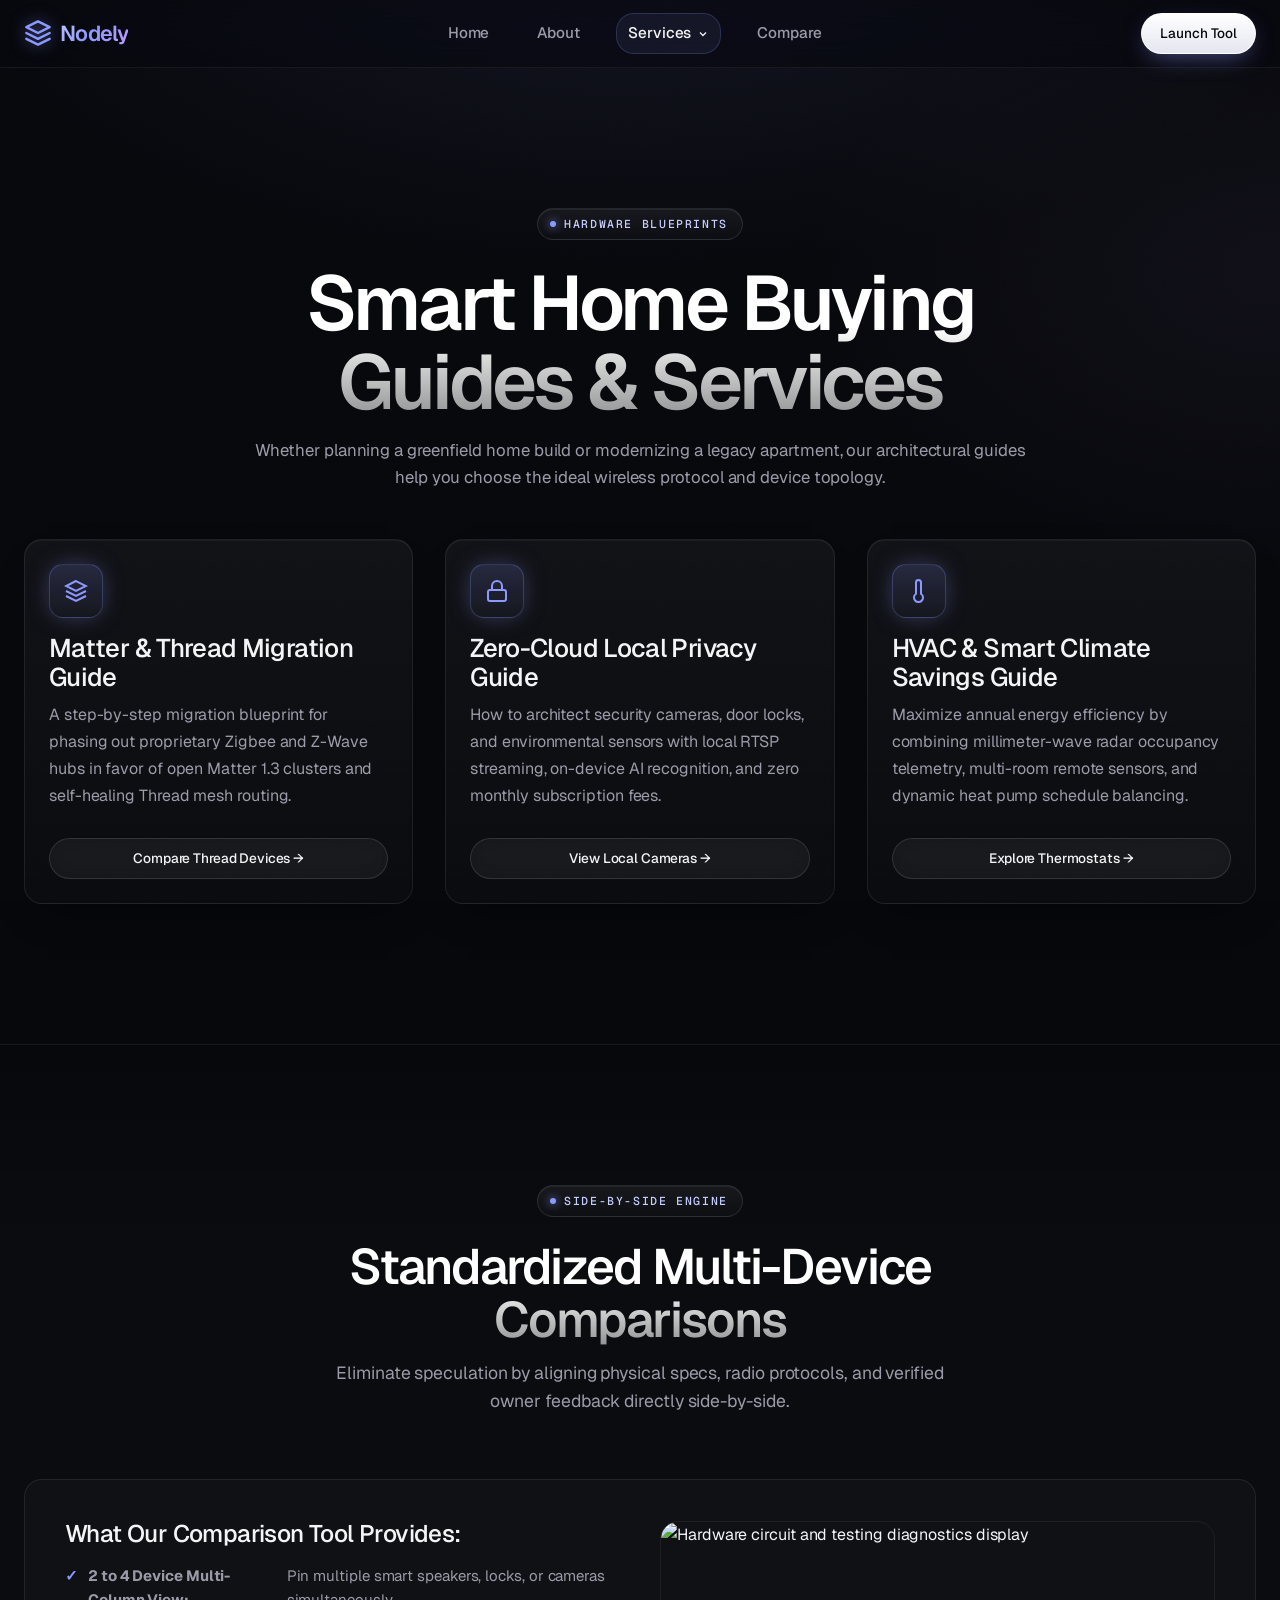
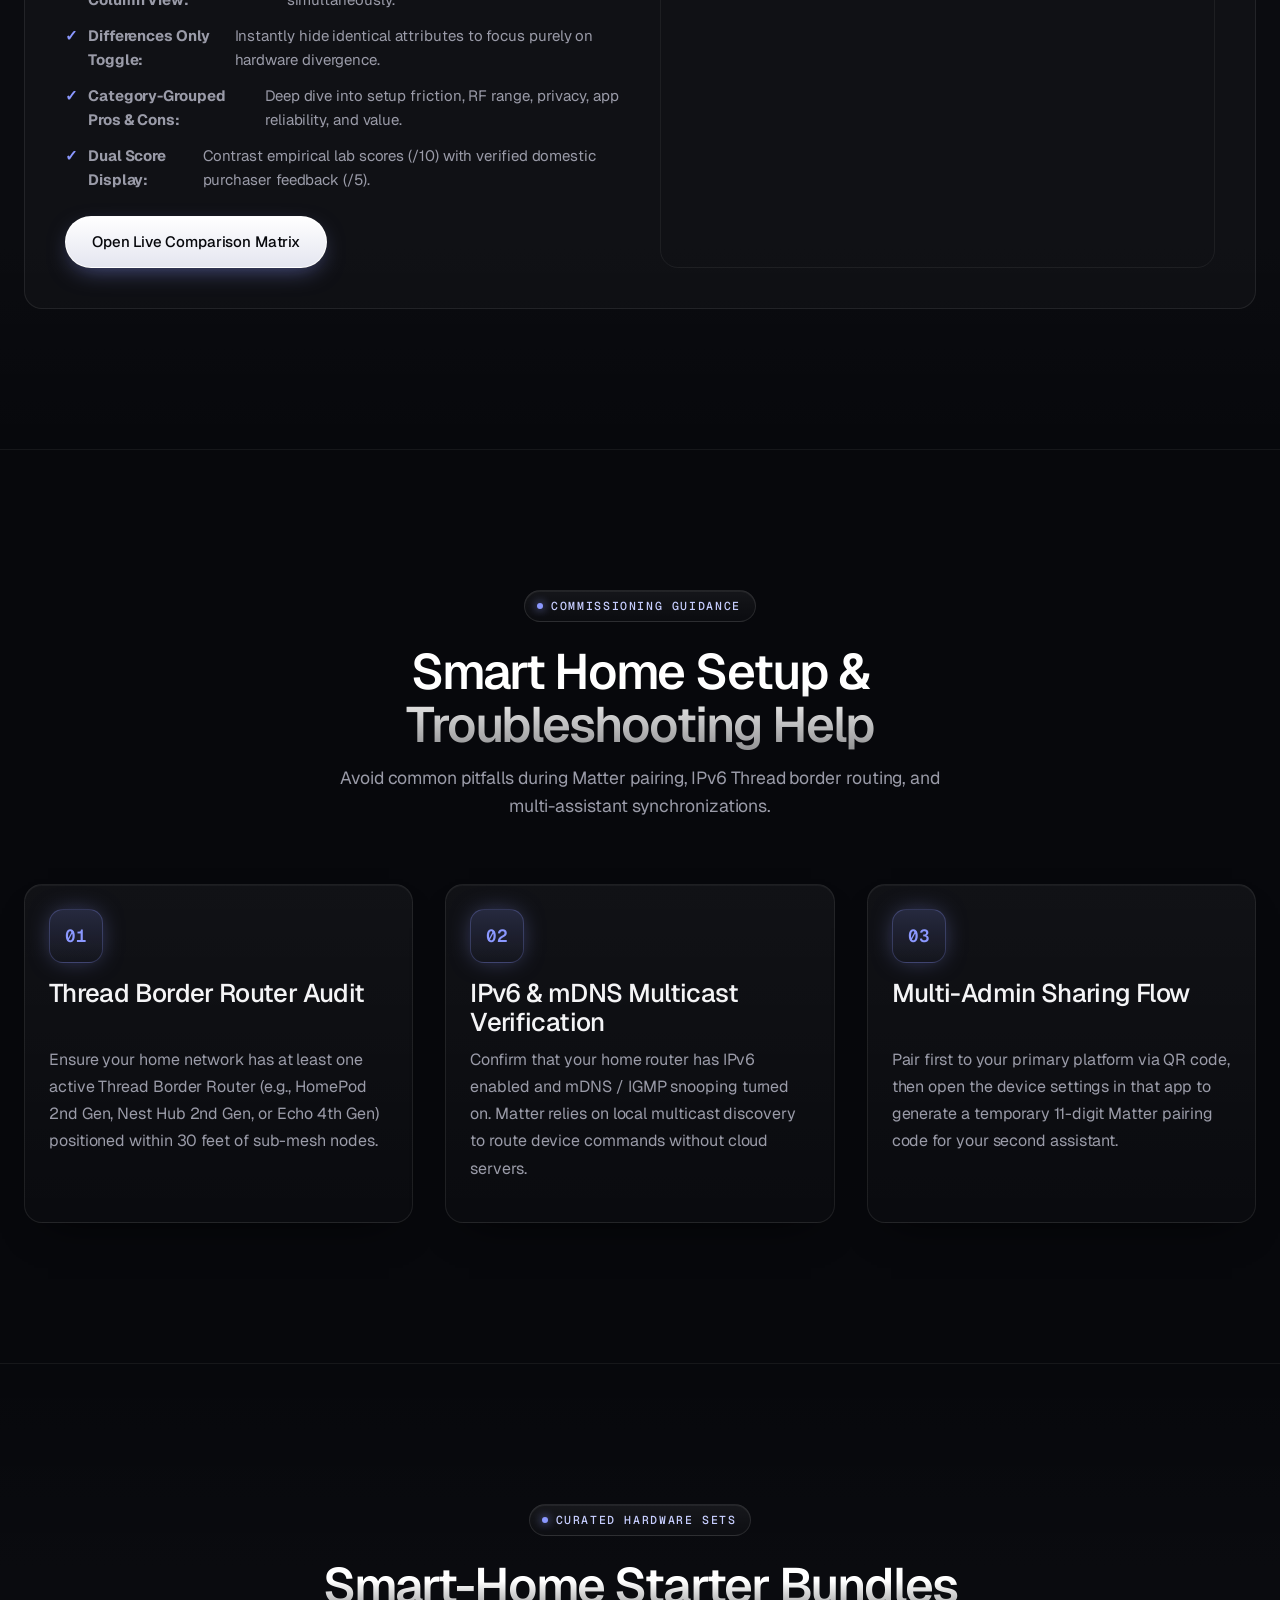
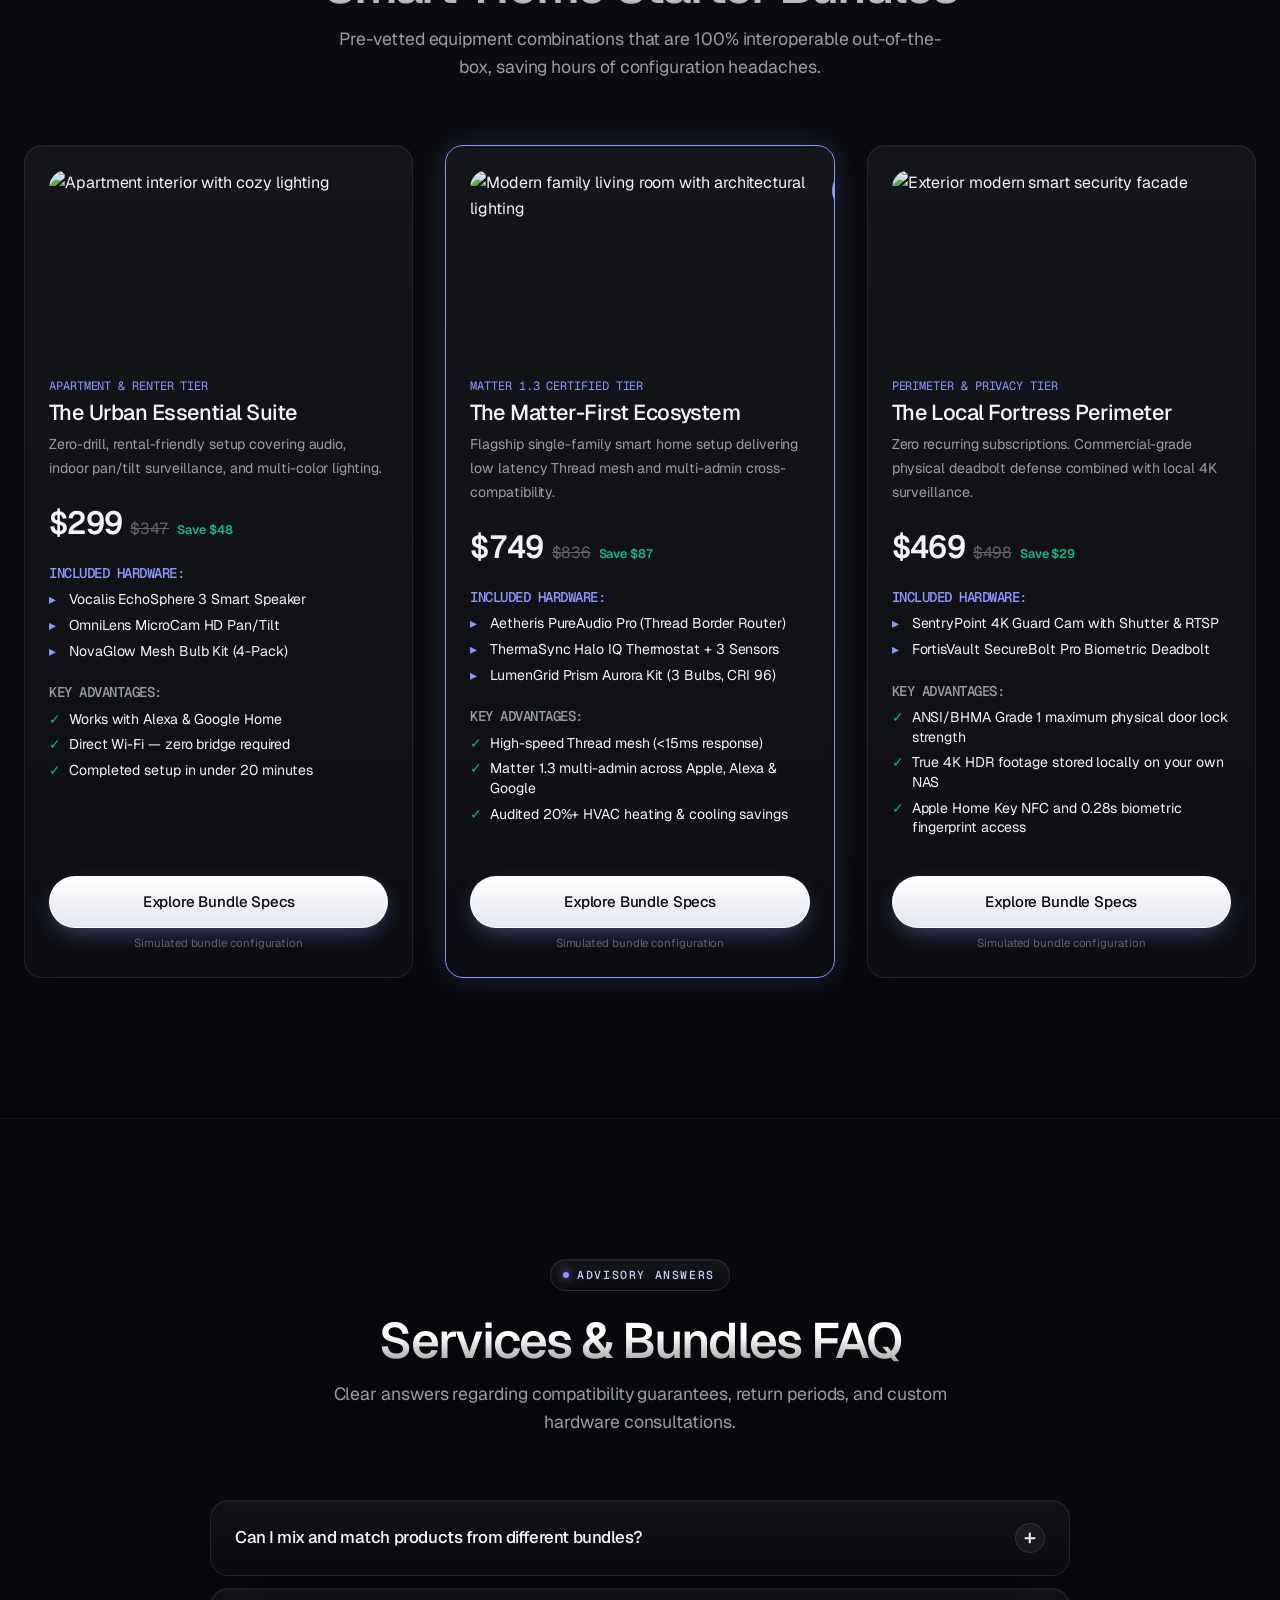
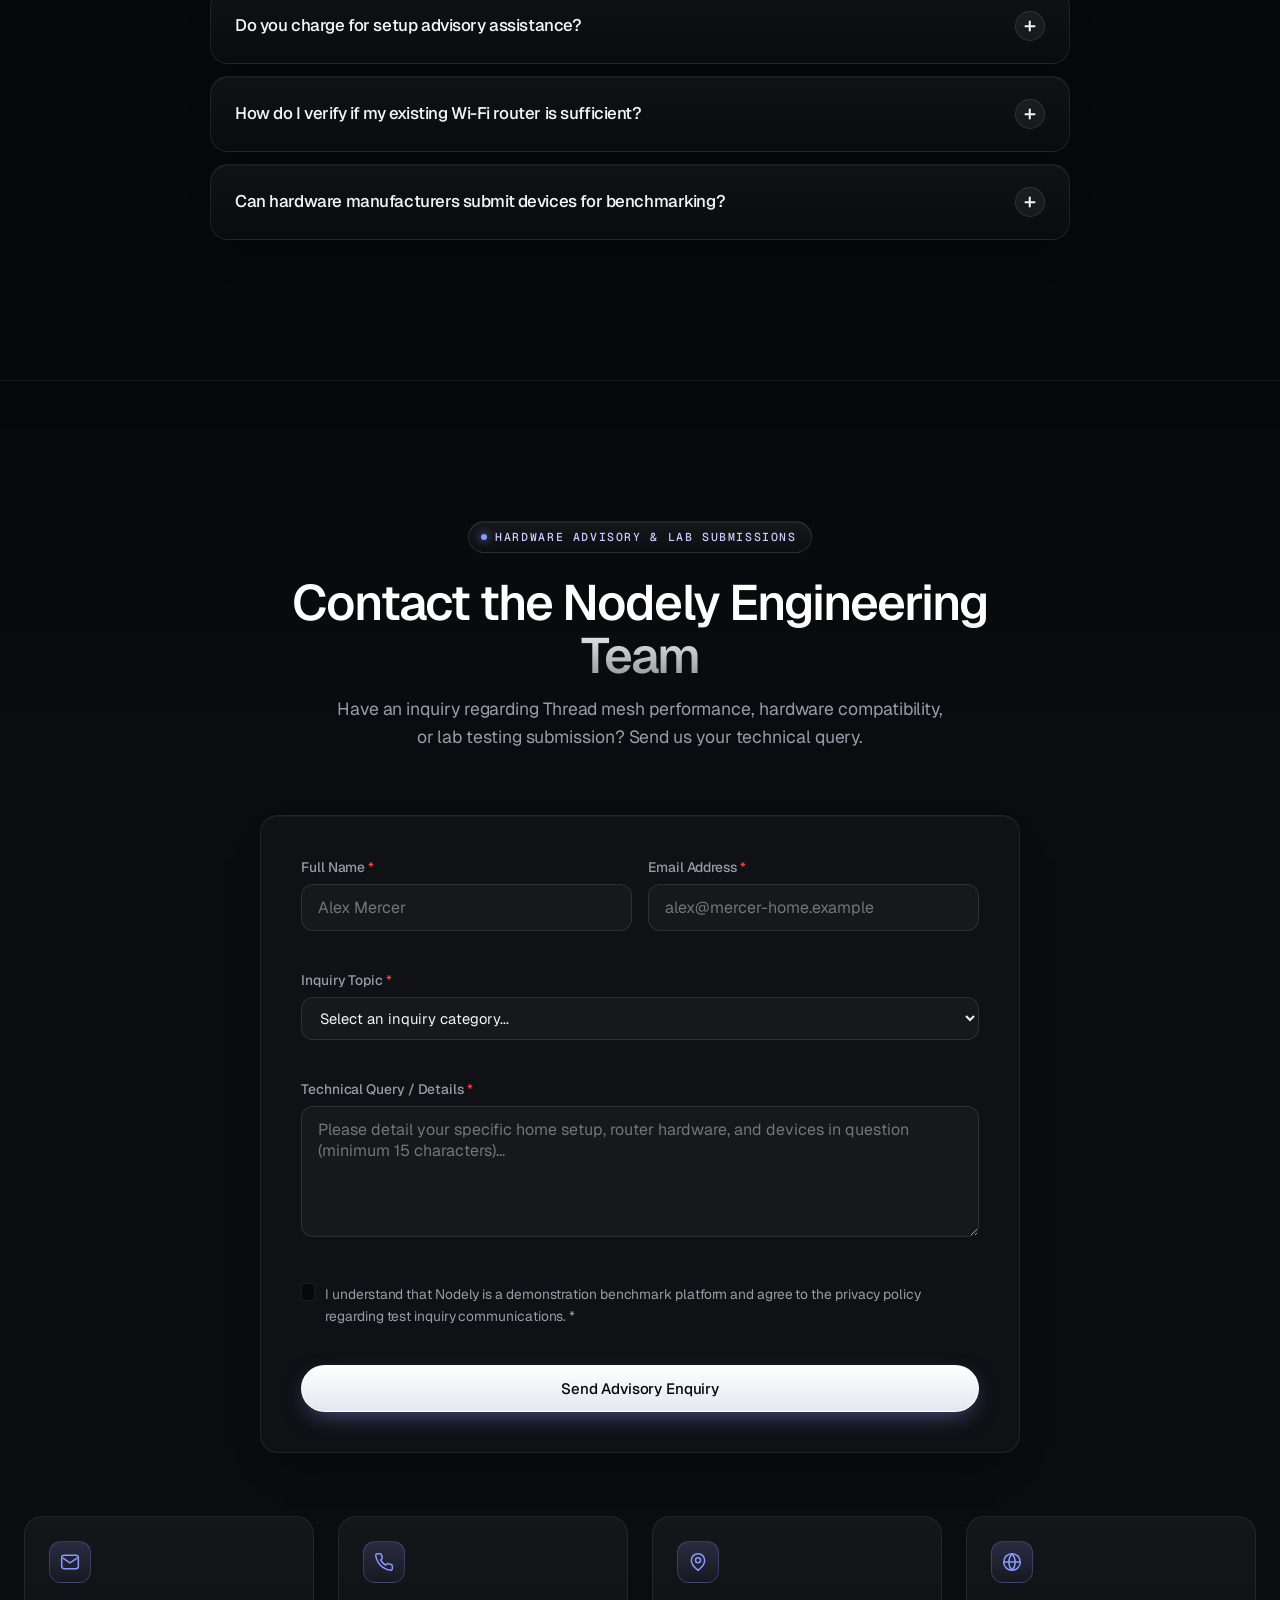
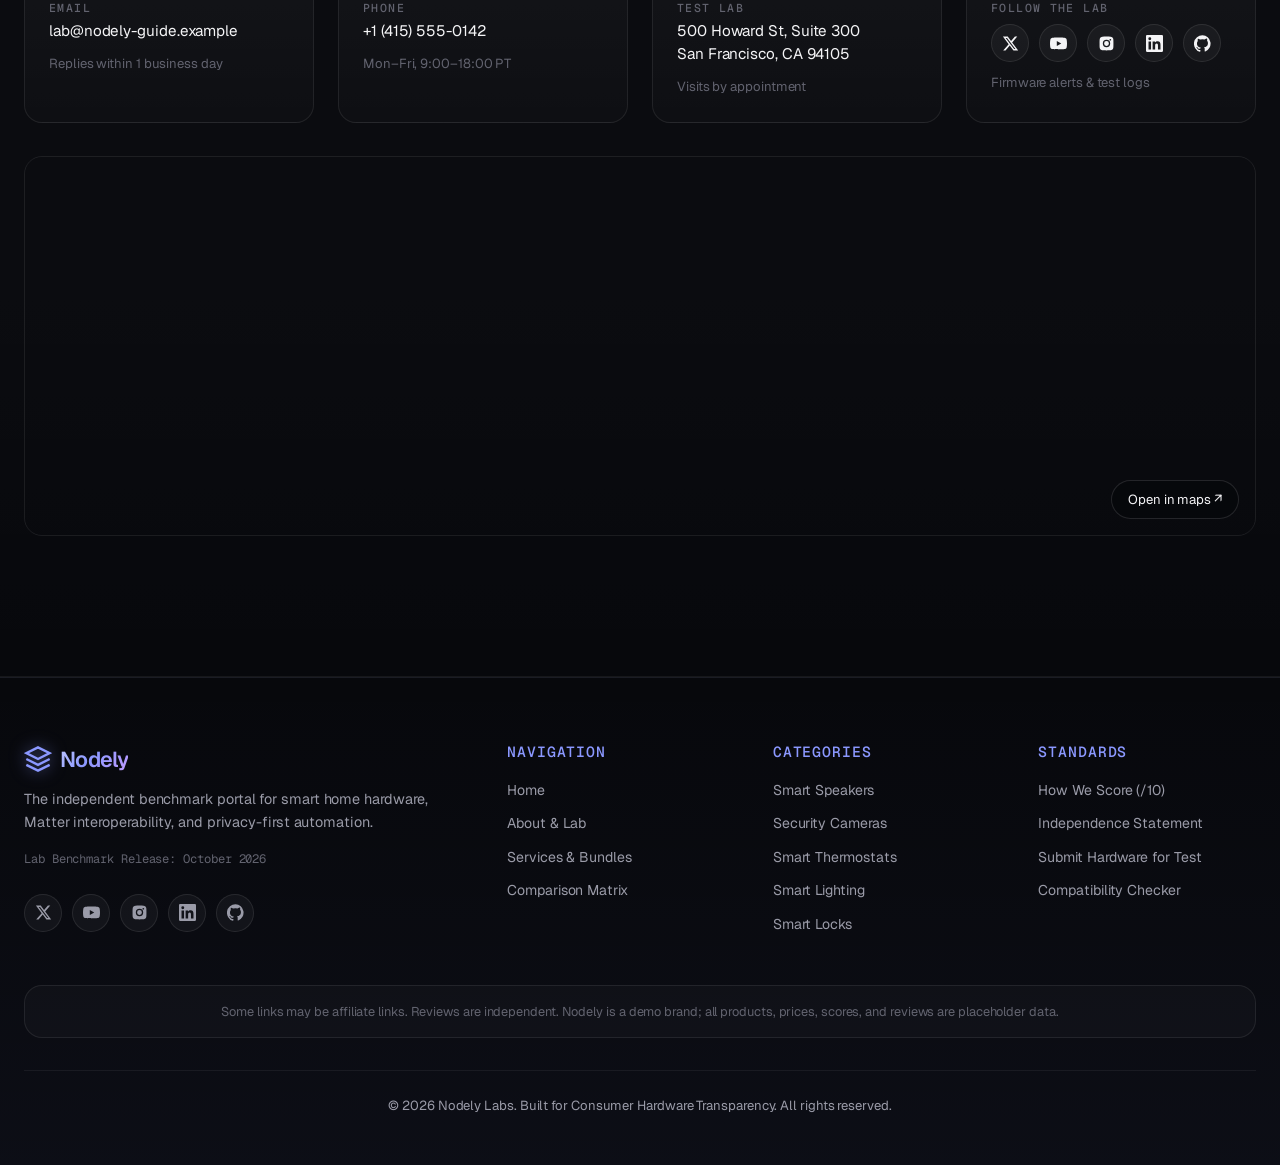
==== services.html @ 77141cbf "first commit" ====
<!DOCTYPE html>
<html lang="en">
<head>
  <meta charset="UTF-8">
  <meta name="viewport" content="width=device-width, initial-scale=1.0">
  <title>Services &amp; Starter Bundles | Nodely Smart Home Guide</title>
  <meta name="description" content="Explore Nodely smart home buying guides, curated starter bundles, setup architectural blueprints, and protocol advisory services.">
  <link rel="icon" type="image/svg+xml" href="assets/images/favicon.svg">
  <link rel="apple-touch-icon" href="assets/images/favicon.svg">
  <link rel="stylesheet" href="assets/css/style.css">
</head>
<body>
  <!-- Accessibility Skip Link -->
  <a href="#main-content" class="skip-link">Skip to main content</a>

  <!-- ==================== GLOBAL NAVBAR ==================== -->
  <header class="site-header">
    <div class="container header-inner">
      <a href="index.html" class="logo-brand" aria-label="Nodely Home">
        <svg class="logo-icon-svg" viewBox="0 0 24 24" fill="none" stroke="currentColor" stroke-width="2" stroke-linecap="round" stroke-linejoin="round" aria-hidden="true">
          <polygon points="12 2 2 7 12 12 22 7 12 2"></polygon>
          <polyline points="2 17 12 22 22 17"></polyline>
          <polyline points="2 12 12 17 22 12"></polyline>
        </svg>
        <span>Nodely</span>
      </a>

      <!-- Desktop Nav (>1024px) -->
      <nav class="nav-desktop" aria-label="Primary Navigation">
        <ul class="nav-list">
          <li class="nav-item">
            <a href="index.html" class="nav-link">Home</a>
          </li>
          <li class="nav-item">
            <a href="about.html" class="nav-link">About</a>
          </li>
          <li class="nav-item has-dropdown">
            <a href="services.html" class="nav-link dropdown-toggle active" aria-current="page" aria-haspopup="true" aria-expanded="false" id="services-nav-menu">
              <span>Services</span>
              <svg class="dropdown-chevron" width="12" height="12" viewBox="0 0 24 24" fill="none" stroke="currentColor" stroke-width="2.5" aria-hidden="true"><polyline points="6 9 12 15 18 9"></polyline></svg>
            </a>
            <ul class="dropdown-menu" aria-labelledby="services-nav-menu">
              <li class="dropdown-item"><a href="services.html#guides" class="dropdown-link">Buying Guides</a></li>
              <li class="dropdown-item"><a href="services.html#comparisons" class="dropdown-link">Comparisons</a></li>
              <li class="dropdown-item"><a href="services.html#setup" class="dropdown-link">Setup Help</a></li>
              <li class="dropdown-item"><a href="services.html#bundles" class="dropdown-link">Starter Bundles</a></li>
              <li class="dropdown-item"><a href="services.html#contact" class="dropdown-link">Contact</a></li>
            </ul>
          </li>
          <li class="nav-item">
            <a href="compare.html" class="nav-link">Compare</a>
          </li>
        </ul>
      </nav>

      <!-- Header Action -->
      <div class="header-actions">
        <a href="compare.html" class="btn btn-primary btn-sm">Launch Tool</a>
        <!-- Hamburger Button (<=1024px) -->
        <button type="button" class="nav-hamburger-btn" aria-label="Open mobile navigation drawer" aria-expanded="false">
          <svg width="22" height="22" viewBox="0 0 24 24" fill="none" stroke="currentColor" stroke-width="2" aria-hidden="true">
            <line x1="3" y1="12" x2="21" y2="12"></line>
            <line x1="3" y1="6" x2="21" y2="6"></line>
            <line x1="3" y1="18" x2="21" y2="18"></line>
          </svg>
        </button>
      </div>
    </div>
  </header>

  <!-- Mobile Drawer (<=1024px) -->
  <div class="drawer-backdrop" aria-hidden="true"></div>
  <aside class="mobile-drawer" aria-label="Mobile Navigation" aria-hidden="true">
    <div class="drawer-header">
      <div class="logo-brand">
        <svg class="logo-icon-svg" viewBox="0 0 24 24" fill="none" stroke="currentColor" stroke-width="2" aria-hidden="true">
          <polygon points="12 2 2 7 12 12 22 7 12 2"></polygon>
          <polyline points="2 17 12 22 22 17"></polyline>
          <polyline points="2 12 12 17 22 12"></polyline>
        </svg>
        <span>Nodely</span>
      </div>
      <button type="button" class="drawer-close-btn" aria-label="Close navigation drawer">✕</button>
    </div>

    <ul class="drawer-nav-list">
      <li><a href="index.html" class="drawer-nav-link">Home</a></li>
      <li><a href="about.html" class="drawer-nav-link">About</a></li>
      <li>
        <a href="services.html" class="drawer-nav-link drawer-accordion-toggle active" aria-expanded="true">
          <span>Services</span>
          <svg width="14" height="14" viewBox="0 0 24 24" fill="none" stroke="currentColor" stroke-width="2" aria-hidden="true"><polyline points="6 9 12 15 18 9"></polyline></svg>
        </a>
        <ul class="drawer-accordion-menu is-open">
          <li><a href="services.html#guides" class="drawer-sublink">Buying Guides</a></li>
          <li><a href="services.html#comparisons" class="drawer-sublink">Comparisons</a></li>
          <li><a href="services.html#setup" class="drawer-sublink">Setup Help</a></li>
          <li><a href="services.html#bundles" class="drawer-sublink">Starter Bundles</a></li>
          <li><a href="services.html#contact" class="drawer-sublink">Contact</a></li>
        </ul>
      </li>
      <li><a href="compare.html" class="drawer-nav-link">Compare</a></li>
    </ul>

    <div style="margin-top: auto; padding-top: 16px;">
      <a href="compare.html" class="btn btn-primary btn-block">Compare Devices</a>
    </div>
  </aside>

  <!-- ==================== MAIN CONTENT ==================== -->
  <main id="main-content" class="site-main">

    <!-- 1. BUYING GUIDES SECTION (#guides) -->
    <section id="guides" class="page-section" aria-labelledby="guides-heading">
      <div class="container">
        <div class="page-header-center">
          <span class="section-pill-tag">Hardware Blueprints</span>
          <h1 id="guides-heading">Smart Home Buying Guides &amp; Services</h1>
          <p>
            Whether planning a greenfield home build or modernizing a legacy apartment, our architectural guides help you choose the ideal wireless protocol and device topology.
          </p>
        </div>

        <div class="card-grid-3 reveal-on-scroll">
          <div class="service-card">
            <div class="category-icon-circle">
              <svg width="24" height="24" viewBox="0 0 24 24" fill="none" stroke="currentColor" stroke-width="2" aria-hidden="true"><polygon points="12 2 2 7 12 12 22 7 12 2"></polygon><polyline points="2 17 12 22 22 17"></polyline><polyline points="2 12 12 17 22 12"></polyline></svg>
            </div>
            <h3>Matter &amp; Thread Migration Guide</h3>
            <p>A step-by-step migration blueprint for phasing out proprietary Zigbee and Z-Wave hubs in favor of open Matter 1.3 clusters and self-healing Thread mesh routing.</p>
            <div style="margin-top: auto; padding-top: 12px;">
              <a href="compare.html" class="btn btn-secondary btn-sm btn-block">Compare Thread Devices &rarr;</a>
            </div>
          </div>

          <div class="service-card">
            <div class="category-icon-circle">
              <svg width="24" height="24" viewBox="0 0 24 24" fill="none" stroke="currentColor" stroke-width="2" aria-hidden="true"><rect x="3" y="11" width="18" height="11" rx="2" ry="2"></rect><path d="M7 11V7a5 5 0 0 1 10 0v4"></path></svg>
            </div>
            <h3>Zero-Cloud Local Privacy Guide</h3>
            <p>How to architect security cameras, door locks, and environmental sensors with local RTSP streaming, on-device AI recognition, and zero monthly subscription fees.</p>
            <div style="margin-top: auto; padding-top: 12px;">
              <a href="compare.html?category=cameras" class="btn btn-secondary btn-sm btn-block">View Local Cameras &rarr;</a>
            </div>
          </div>

          <div class="service-card">
            <div class="category-icon-circle">
              <svg width="24" height="24" viewBox="0 0 24 24" fill="none" stroke="currentColor" stroke-width="2" aria-hidden="true"><path d="M14 14.76V3.5a2.5 2.5 0 0 0-5 0v11.26a4.5 4.5 0 1 0 5 0z"></path></svg>
            </div>
            <h3>HVAC &amp; Smart Climate Savings Guide</h3>
            <p>Maximize annual energy efficiency by combining millimeter-wave radar occupancy telemetry, multi-room remote sensors, and dynamic heat pump schedule balancing.</p>
            <div style="margin-top: auto; padding-top: 12px;">
              <a href="compare.html?category=thermostats" class="btn btn-secondary btn-sm btn-block">Explore Thermostats &rarr;</a>
            </div>
          </div>
        </div>
      </div>
    </section>

    <!-- 2. SIDE-BY-SIDE COMPARISONS OVERVIEW (#comparisons) -->
    <section id="comparisons" class="page-section page-section-alt" aria-labelledby="comp-service-heading">
      <div class="container">
        <header class="section-header reveal-on-scroll">
          <span class="section-pill-tag">Side-by-Side Engine</span>
          <h2 id="comp-service-heading">Standardized Multi-Device Comparisons</h2>
          <p class="section-subtext">Eliminate speculation by aligning physical specs, radio protocols, and verified owner feedback directly side-by-side.</p>
        </header>

        <div style="background: var(--color-secondary); border: 1px solid var(--border-card); border-radius: var(--radius); padding: 40px; display: grid; grid-template-columns: 1fr 1fr; gap: 40px; align-items: center;" class="reveal-on-scroll">
          <div>
            <h3 style="font-size: 1.5rem; margin-bottom: 16px;">What Our Comparison Tool Provides:</h3>
            <ul style="list-style: none; display: flex; flex-direction: column; gap: 12px; font-size: 0.94rem; color: var(--text-muted); margin-bottom: 24px;">
              <li style="display: flex; gap: 10px;"><span style="color: var(--color-accent); font-weight: bold;">✓</span> <strong>2 to 4 Device Multi-Column View:</strong> Pin multiple smart speakers, locks, or cameras simultaneously.</li>
              <li style="display: flex; gap: 10px;"><span style="color: var(--color-accent); font-weight: bold;">✓</span> <strong>Differences Only Toggle:</strong> Instantly hide identical attributes to focus purely on hardware divergence.</li>
              <li style="display: flex; gap: 10px;"><span style="color: var(--color-accent); font-weight: bold;">✓</span> <strong>Category-Grouped Pros &amp; Cons:</strong> Deep dive into setup friction, RF range, privacy, app reliability, and value.</li>
              <li style="display: flex; gap: 10px;"><span style="color: var(--color-accent); font-weight: bold;">✓</span> <strong>Dual Score Display:</strong> Contrast empirical lab scores (/10) with verified domestic purchaser feedback (/5).</li>
            </ul>
            <a href="compare.html" class="btn btn-primary">Open Live Comparison Matrix</a>
          </div>

          <div>
            <img src="https://images.unsplash.com/photo-1518770660439-4636190af475?auto=format&fit=crop&w=800&q=80" alt="Hardware circuit and testing diagnostics display" style="border-radius: var(--radius); border: 1px solid var(--border-subtle); width: 100%; aspect-ratio: 16/10; object-fit: cover;">
          </div>
        </div>
      </div>
    </section>

    <!-- 3. SETUP HELP & COMMISSIONING ARCHITECTURE (#setup) -->
    <section id="setup" class="page-section" aria-labelledby="setup-heading">
      <div class="container">
        <header class="section-header reveal-on-scroll">
          <span class="section-pill-tag">Commissioning Guidance</span>
          <h2 id="setup-heading">Smart Home Setup &amp; Troubleshooting Help</h2>
          <p class="section-subtext">Avoid common pitfalls during Matter pairing, IPv6 Thread border routing, and multi-assistant synchronizations.</p>
        </header>

        <div class="card-grid-3 reveal-on-scroll">
          <div class="step-card">
            <div class="category-icon-circle">
              <span style="font-family: var(--font-mono); font-weight: 600; font-size: 1.1rem;">01</span>
            </div>
            <h3>Thread Border Router Audit</h3>
            <p>Ensure your home network has at least one active Thread Border Router (e.g., HomePod 2nd Gen, Nest Hub 2nd Gen, or Echo 4th Gen) positioned within 30 feet of sub-mesh nodes.</p>
          </div>

          <div class="step-card">
            <div class="category-icon-circle">
              <span style="font-family: var(--font-mono); font-weight: 600; font-size: 1.1rem;">02</span>
            </div>
            <h3>IPv6 &amp; mDNS Multicast Verification</h3>
            <p>Confirm that your home router has IPv6 enabled and mDNS / IGMP snooping turned on. Matter relies on local multicast discovery to route device commands without cloud servers.</p>
          </div>

          <div class="step-card">
            <div class="category-icon-circle">
              <span style="font-family: var(--font-mono); font-weight: 600; font-size: 1.1rem;">03</span>
            </div>
            <h3>Multi-Admin Sharing Flow</h3>
            <p>Pair first to your primary platform via QR code, then open the device settings in that app to generate a temporary 11-digit Matter pairing code for your second assistant.</p>
          </div>
        </div>
      </div>
    </section>

    <!-- 4. SMART HOME STARTER BUNDLES (#bundles) -->
    <section id="bundles" class="page-section page-section-alt" aria-labelledby="bundles-heading">
      <div class="container">
        <header class="section-header reveal-on-scroll">
          <span class="section-pill-tag">Curated Hardware Sets</span>
          <h2 id="bundles-heading">Smart-Home Starter Bundles</h2>
          <p class="section-subtext">Pre-vetted equipment combinations that are 100% interoperable out-of-the-box, saving hours of configuration headaches.</p>
        </header>

        <div class="card-grid-3 reveal-on-scroll">
          <!-- Bundle 1 -->
          <div class="bundle-card">
            <img src="https://images.unsplash.com/photo-1600585154340-be6161a56a0c?auto=format&fit=crop&w=800&q=80" alt="Apartment interior with cozy lighting" style="width: 100%; aspect-ratio: 16/9; object-fit: cover; border-radius: var(--radius); margin-bottom: 16px;">
            <span class="badge-cat" style="color: var(--color-accent); font-family: var(--font-mono); font-size: 0.75rem; text-transform: uppercase;">Apartment &amp; Renter Tier</span>
            <h3 style="font-size: 1.35rem; margin: 4px 0 8px;">The Urban Essential Suite</h3>
            <p style="font-size: 0.88rem; color: var(--text-muted); margin-bottom: 16px;">Zero-drill, rental-friendly setup covering audio, indoor pan/tilt surveillance, and multi-color lighting.</p>
            
            <div class="bundle-price-badge">
              <span class="bundle-price tabular">$299</span>
              <span class="bundle-regular tabular">$347</span>
              <span style="font-size: 0.78rem; color: var(--color-success); font-weight: 600;">Save $48</span>
            </div>

            <h4 style="font-size: 0.88rem; text-transform: uppercase; color: var(--color-accent); font-family: var(--font-mono); margin-bottom: 8px;">Included Hardware:</h4>
            <ul class="bundle-devices-list">
              <li>Vocalis EchoSphere 3 Smart Speaker</li>
              <li>OmniLens MicroCam HD Pan/Tilt</li>
              <li>NovaGlow Mesh Bulb Kit (4-Pack)</li>
            </ul>

            <h4 style="font-size: 0.88rem; text-transform: uppercase; color: var(--text-muted); font-family: var(--font-mono); margin-bottom: 8px;">Key Advantages:</h4>
            <ul class="bundle-features-list">
              <li>Works with Alexa &amp; Google Home</li>
              <li>Direct Wi-Fi — zero bridge required</li>
              <li>Completed setup in under 20 minutes</li>
            </ul>

            <div style="margin-top: auto; padding-top: 16px;">
              <!-- AFFILIATE_LINK -->
              <a href="compare.html?bundle=starter-apartment" 
                 class="btn btn-primary btn-block btn-check-price" 
                 data-affiliate-id="starter-apartment" 
                 data-product="bundle-urban" 
                 data-placement="services_bundle" 
                 rel="sponsored noopener">
                Explore Bundle Specs
              </a>
              <div class="affiliate-disclosure-micro">Simulated bundle configuration</div>
            </div>
          </div>

          <!-- Bundle 2 (Featured) -->
          <div class="bundle-card" style="border-color: var(--color-accent); box-shadow: 0 0 30px rgba(139, 152, 255, 0.15);">
            <div style="position: absolute; top: 12px; right: 12px; z-index: 2;">
              <span class="badge-highlight badge-overall">Most Popular</span>
            </div>
            <img src="https://images.unsplash.com/photo-1600607687939-ce8a6c25118c?auto=format&fit=crop&w=800&q=80" alt="Modern family living room with architectural lighting" style="width: 100%; aspect-ratio: 16/9; object-fit: cover; border-radius: var(--radius); margin-bottom: 16px;">
            <span class="badge-cat" style="color: var(--color-accent); font-family: var(--font-mono); font-size: 0.75rem; text-transform: uppercase;">Matter 1.3 Certified Tier</span>
            <h3 style="font-size: 1.35rem; margin: 4px 0 8px;">The Matter-First Ecosystem</h3>
            <p style="font-size: 0.88rem; color: var(--text-muted); margin-bottom: 16px;">Flagship single-family smart home setup delivering low latency Thread mesh and multi-admin cross-compatibility.</p>
            
            <div class="bundle-price-badge">
              <span class="bundle-price tabular">$749</span>
              <span class="bundle-regular tabular">$836</span>
              <span style="font-size: 0.78rem; color: var(--color-success); font-weight: 600;">Save $87</span>
            </div>

            <h4 style="font-size: 0.88rem; text-transform: uppercase; color: var(--color-accent); font-family: var(--font-mono); margin-bottom: 8px;">Included Hardware:</h4>
            <ul class="bundle-devices-list">
              <li>Aetheris PureAudio Pro (Thread Border Router)</li>
              <li>ThermaSync Halo IQ Thermostat + 3 Sensors</li>
              <li>LumenGrid Prism Aurora Kit (3 Bulbs, CRI 96)</li>
            </ul>

            <h4 style="font-size: 0.88rem; text-transform: uppercase; color: var(--text-muted); font-family: var(--font-mono); margin-bottom: 8px;">Key Advantages:</h4>
            <ul class="bundle-features-list">
              <li>High-speed Thread mesh (&lt;15ms response)</li>
              <li>Matter 1.3 multi-admin across Apple, Alexa &amp; Google</li>
              <li>Audited 20%+ HVAC heating &amp; cooling savings</li>
            </ul>

            <div style="margin-top: auto; padding-top: 16px;">
              <!-- AFFILIATE_LINK -->
              <a href="compare.html?bundle=starter-family" 
                 class="btn btn-primary btn-block btn-check-price" 
                 data-affiliate-id="starter-family" 
                 data-product="bundle-matter" 
                 data-placement="services_bundle" 
                 rel="sponsored noopener">
                Explore Bundle Specs
              </a>
              <div class="affiliate-disclosure-micro">Simulated bundle configuration</div>
            </div>
          </div>

          <!-- Bundle 3 -->
          <div class="bundle-card">
            <img src="https://images.unsplash.com/photo-1512917774080-9991f1c4c750?auto=format&fit=crop&w=800&q=80" alt="Exterior modern smart security facade" style="width: 100%; aspect-ratio: 16/9; object-fit: cover; border-radius: var(--radius); margin-bottom: 16px;">
            <span class="badge-cat" style="color: var(--color-accent); font-family: var(--font-mono); font-size: 0.75rem; text-transform: uppercase;">Perimeter &amp; Privacy Tier</span>
            <h3 style="font-size: 1.35rem; margin: 4px 0 8px;">The Local Fortress Perimeter</h3>
            <p style="font-size: 0.88rem; color: var(--text-muted); margin-bottom: 16px;">Zero recurring subscriptions. Commercial-grade physical deadbolt defense combined with local 4K surveillance.</p>
            
            <div class="bundle-price-badge">
              <span class="bundle-price tabular">$469</span>
              <span class="bundle-regular tabular">$498</span>
              <span style="font-size: 0.78rem; color: var(--color-success); font-weight: 600;">Save $29</span>
            </div>

            <h4 style="font-size: 0.88rem; text-transform: uppercase; color: var(--color-accent); font-family: var(--font-mono); margin-bottom: 8px;">Included Hardware:</h4>
            <ul class="bundle-devices-list">
              <li>SentryPoint 4K Guard Cam with Shutter &amp; RTSP</li>
              <li>FortisVault SecureBolt Pro Biometric Deadbolt</li>
            </ul>

            <h4 style="font-size: 0.88rem; text-transform: uppercase; color: var(--text-muted); font-family: var(--font-mono); margin-bottom: 8px;">Key Advantages:</h4>
            <ul class="bundle-features-list">
              <li>ANSI/BHMA Grade 1 maximum physical door lock strength</li>
              <li>True 4K HDR footage stored locally on your own NAS</li>
              <li>Apple Home Key NFC and 0.28s biometric fingerprint access</li>
            </ul>

            <div style="margin-top: auto; padding-top: 16px;">
              <!-- AFFILIATE_LINK -->
              <a href="compare.html?bundle=starter-security" 
                 class="btn btn-primary btn-block btn-check-price" 
                 data-affiliate-id="starter-security" 
                 data-product="bundle-security" 
                 data-placement="services_bundle" 
                 rel="sponsored noopener">
                Explore Bundle Specs
              </a>
              <div class="affiliate-disclosure-micro">Simulated bundle configuration</div>
            </div>
          </div>
        </div>
      </div>
    </section>

    <!-- 5. SERVICES FAQ SECTION -->
    <section class="page-section" aria-labelledby="services-faq-heading">
      <div class="container">
        <header class="section-header reveal-on-scroll">
          <span class="section-pill-tag">Advisory Answers</span>
          <h2 id="services-faq-heading">Services &amp; Bundles FAQ</h2>
          <p class="section-subtext">Clear answers regarding compatibility guarantees, return periods, and custom hardware consultations.</p>
        </header>

        <div class="faq-grid reveal-on-scroll">
          <details class="faq-item">
            <summary class="faq-summary"><h3 class="faq-q">Can I mix and match products from different bundles?</h3><span class="faq-icon" aria-hidden="true"></span></summary>
            <p class="faq-a">Yes. Every device featured across our bundles adheres to standardized Matter, Wi-Fi, or Thread protocols, allowing you to swap items cleanly using our comparison matrix.</p>
          </details>

          <details class="faq-item">
            <summary class="faq-summary"><h3 class="faq-q">Do you charge for setup advisory assistance?</h3><span class="faq-icon" aria-hidden="true"></span></summary>
            <p class="faq-a">Our published buying guides, setup checklists, and comparison tools are 100% free for consumers. We are supported entirely through optional affiliate retail links and lab grants.</p>
          </details>

          <details class="faq-item">
            <summary class="faq-summary"><h3 class="faq-q">How do I verify if my existing Wi-Fi router is sufficient?</h3><span class="faq-icon" aria-hidden="true"></span></summary>
            <p class="faq-a">Smart homes with over 20 devices operate best with Wi-Fi 6 or tri-band routers with dedicated 2.4GHz bands. If routing over Thread, Wi-Fi congestion is bypassed entirely.</p>
          </details>

          <details class="faq-item">
            <summary class="faq-summary"><h3 class="faq-q">Can hardware manufacturers submit devices for benchmarking?</h3><span class="faq-icon" aria-hidden="true"></span></summary>
            <p class="faq-a">Yes. Manufacturers may submit retail-packaged production hardware via our contact form below. All testing follows our standardized 10-point methodology with zero editorial influence.</p>
          </details>
        </div>
      </div>
    </section>

    <!-- 6. CONTACT FORM SECTION (#contact) (Step 8.3 & Step 11: Full client-side validation) -->
    <section id="contact" class="page-section page-section-alt" aria-labelledby="contact-heading">
      <div class="container">
        <header class="section-header reveal-on-scroll">
          <span class="section-pill-tag">Hardware Advisory &amp; Lab Submissions</span>
          <h2 id="contact-heading">Contact the Nodely Engineering Team</h2>
          <p class="section-subtext">Have an inquiry regarding Thread mesh performance, hardware compatibility, or lab testing submission? Send us your technical query.</p>
        </header>

        <div style="max-width: 760px; margin: 0 auto; background: var(--color-secondary); border: 1px solid var(--border-card); border-radius: var(--radius); padding: 40px; box-shadow: var(--shadow);" class="reveal-on-scroll">
          
          <!-- Netlify / Formspree action attribute placeholder (Step 14) -->
          <form id="services-contact-form" action="https://formspree.io/f/placeholder-nodely-test" method="POST" novalidate>
            <div class="form-row">
              <div class="form-group">
                <label for="contact-name" class="form-label">Full Name <span class="required-star">*</span></label>
                <input type="text" id="contact-name" name="name" class="form-control" placeholder="Alex Mercer" required>
                <span class="field-error-msg" aria-live="polite"></span>
              </div>

              <div class="form-group">
                <label for="contact-email" class="form-label">Email Address <span class="required-star">*</span></label>
                <input type="email" id="contact-email" name="email" class="form-control" placeholder="alex@mercer-home.example" required>
                <span class="field-error-msg" aria-live="polite"></span>
              </div>
            </div>

            <div class="form-group">
              <label for="contact-subject" class="form-label">Inquiry Topic <span class="required-star">*</span></label>
              <select id="contact-subject" name="subject" class="select-input" required>
                <option value="">Select an inquiry category...</option>
                <option value="compatibility">Hardware Compatibility &amp; Matter Assistance</option>
                <option value="bundle-advice">Custom Starter Bundle Guidance</option>
                <option value="lab-submission">Manufacturer Hardware Submission for Testing</option>
                <option value="editorial-correction">Testing Data Correction or Protocol Query</option>
                <option value="general">General Smart Home Question</option>
              </select>
              <span class="field-error-msg" aria-live="polite"></span>
            </div>

            <div class="form-group">
              <label for="contact-message" class="form-label">Technical Query / Details <span class="required-star">*</span></label>
              <textarea id="contact-message" name="message" class="form-control" rows="5" placeholder="Please detail your specific home setup, router hardware, and devices in question (minimum 15 characters)..." required></textarea>
              <span class="field-error-msg" aria-live="polite"></span>
            </div>

            <div class="form-group">
              <label class="terms-checkbox-wrap" for="contact-terms">
                <input type="checkbox" id="contact-terms" name="terms" required>
                <span class="custom-check-marker"></span>
                <span>I understand that Nodely is a demonstration benchmark platform and agree to the privacy policy regarding test inquiry communications. <span class="required-star">*</span></span>
              </label>
              <span class="field-error-msg" aria-live="polite"></span>
            </div>

            <button type="submit" class="btn btn-primary btn-block">
              Send Advisory Enquiry
            </button>

            <div id="contact-form-status" aria-live="polite"></div>
          </form>

        </div>

        <div class="contact-info-grid reveal-on-scroll">
          <div class="contact-info-card">
            <span class="contact-icon"><svg viewBox="0 0 24 24" width="20" height="20" fill="none" stroke="currentColor" stroke-width="1.8" aria-hidden="true"><path d="M4 4h16v16H4z" opacity="0"/><rect x="2" y="4" width="20" height="16" rx="3"/><path d="m3 7 9 6 9-6"/></svg></span>
            <h3 class="contact-info-title">Email</h3>
            <a href="mailto:lab@nodely-guide.example">lab@nodely-guide.example</a>
            <p>Replies within 1 business day</p>
          </div>
          <div class="contact-info-card">
            <span class="contact-icon"><svg viewBox="0 0 24 24" width="20" height="20" fill="none" stroke="currentColor" stroke-width="1.8" aria-hidden="true"><path d="M22 16.9v3a2 2 0 0 1-2.2 2 19.8 19.8 0 0 1-8.6-3.1 19.5 19.5 0 0 1-6-6A19.8 19.8 0 0 1 2.1 4.2 2 2 0 0 1 4.1 2h3a2 2 0 0 1 2 1.7c.1.9.4 1.8.7 2.7a2 2 0 0 1-.5 2.1L8 9.8a16 16 0 0 0 6 6l1.3-1.3a2 2 0 0 1 2.1-.4c.9.3 1.8.6 2.7.7a2 2 0 0 1 1.7 2z"/></svg></span>
            <h3 class="contact-info-title">Phone</h3>
            <a href="tel:+14155550142">+1 (415) 555-0142</a>
            <p>Mon–Fri, 9:00–18:00 PT</p>
          </div>
          <div class="contact-info-card">
            <span class="contact-icon"><svg viewBox="0 0 24 24" width="20" height="20" fill="none" stroke="currentColor" stroke-width="1.8" aria-hidden="true"><path d="M20 10c0 6-8 12-8 12s-8-6-8-12a8 8 0 0 1 16 0z"/><circle cx="12" cy="10" r="3"/></svg></span>
            <h3 class="contact-info-title">Test Lab</h3>
            <span>500 Howard St, Suite 300<br>San Francisco, CA 94105</span>
            <p>Visits by appointment</p>
          </div>
          <div class="contact-info-card">
            <span class="contact-icon"><svg viewBox="0 0 24 24" width="20" height="20" fill="none" stroke="currentColor" stroke-width="1.8" aria-hidden="true"><circle cx="12" cy="12" r="10"/><path d="M2 12h20M12 2a15 15 0 0 1 0 20M12 2a15 15 0 0 0 0 20"/></svg></span>
            <h3 class="contact-info-title">Follow the Lab</h3>
            <div class="contact-social" aria-label="Nodely on social media">
            <a href="#" class="social-link" aria-label="Nodely on X" rel="noopener"><svg viewBox="0 0 24 24" width="17" height="17" fill="currentColor" aria-hidden="true"><path d="M18.244 2.25h3.308l-7.227 8.26 8.502 11.24H16.17l-5.214-6.817L4.99 21.75H1.68l7.73-8.835L1.254 2.25H8.08l4.713 6.231zm-1.161 17.52h1.833L7.084 4.126H5.117z"/></svg></a>
            <a href="#" class="social-link" aria-label="Nodely on YouTube" rel="noopener"><svg viewBox="0 0 24 24" width="17" height="17" fill="currentColor" aria-hidden="true"><path d="M23.5 6.2a3 3 0 0 0-2.1-2.1C19.5 3.6 12 3.6 12 3.6s-7.5 0-9.4.5A3 3 0 0 0 .5 6.2 31.3 31.3 0 0 0 0 12a31.3 31.3 0 0 0 .5 5.8 3 3 0 0 0 2.1 2.1c1.9.5 9.4.5 9.4.5s7.5 0 9.4-.5a3 3 0 0 0 2.1-2.1A31.3 31.3 0 0 0 24 12a31.3 31.3 0 0 0-.5-5.8zM9.6 15.6V8.4l6.3 3.6z"/></svg></a>
            <a href="#" class="social-link" aria-label="Nodely on Instagram" rel="noopener"><svg viewBox="0 0 24 24" width="17" height="17" fill="currentColor" aria-hidden="true"><path d="M12 2.2c3.2 0 3.6 0 4.8.1 1.2.1 1.8.2 2.2.4.6.2 1 .5 1.4.9.4.4.7.8.9 1.4.2.4.4 1.1.4 2.2.1 1.3.1 1.6.1 4.8s0 3.6-.1 4.8c-.1 1.2-.2 1.8-.4 2.2-.2.6-.5 1-.9 1.4-.4.4-.8.7-1.4.9-.4.2-1.1.4-2.2.4-1.3.1-1.6.1-4.8.1s-3.6 0-4.8-.1c-1.2-.1-1.8-.2-2.2-.4-.6-.2-1-.5-1.4-.9-.4-.4-.7-.8-.9-1.4-.2-.4-.4-1.1-.4-2.2C2.2 15.6 2.2 15.2 2.2 12s0-3.6.1-4.8c.1-1.2.2-1.8.4-2.2.2-.6.5-1 .9-1.4.4-.4.8-.7 1.4-.9.4-.2 1.1-.4 2.2-.4C8.4 2.2 8.8 2.2 12 2.2zm0 4.6a5.2 5.2 0 1 0 0 10.4 5.2 5.2 0 0 0 0-10.4zm0 8.6a3.4 3.4 0 1 1 0-6.8 3.4 3.4 0 0 1 0 6.8zm5.4-9.9a1.2 1.2 0 1 0 0 2.4 1.2 1.2 0 0 0 0-2.4z"/></svg></a>
            <a href="#" class="social-link" aria-label="Nodely on LinkedIn" rel="noopener"><svg viewBox="0 0 24 24" width="17" height="17" fill="currentColor" aria-hidden="true"><path d="M20.45 20.45h-3.55v-5.57c0-1.33-.03-3.04-1.85-3.04-1.86 0-2.14 1.45-2.14 2.94v5.67H9.35V9h3.41v1.56h.05c.48-.9 1.64-1.85 3.37-1.85 3.6 0 4.27 2.37 4.27 5.46v6.28zM5.34 7.43a2.06 2.06 0 1 1 0-4.12 2.06 2.06 0 0 1 0 4.12zM7.12 20.45H3.56V9h3.56zM22.22 0H1.77C.79 0 0 .77 0 1.73v20.54C0 23.23.79 24 1.77 24h20.45c.98 0 1.78-.77 1.78-1.73V1.73C24 .77 23.2 0 22.22 0z"/></svg></a>
            <a href="#" class="social-link" aria-label="Nodely on GitHub" rel="noopener"><svg viewBox="0 0 24 24" width="17" height="17" fill="currentColor" aria-hidden="true"><path d="M12 .3a12 12 0 0 0-3.8 23.4c.6.1.8-.3.8-.6v-2c-3.3.7-4-1.6-4-1.6-.6-1.4-1.4-1.8-1.4-1.8-1-.7.1-.7.1-.7 1.2.1 1.8 1.2 1.8 1.2 1 1.8 2.8 1.3 3.5 1 .1-.8.4-1.3.7-1.6-2.7-.3-5.5-1.3-5.5-6 0-1.2.5-2.3 1.3-3.1-.2-.4-.6-1.6 0-3.2 0 0 1-.3 3.4 1.2a11.5 11.5 0 0 1 6 0C17.3 4.6 18.3 5 18.3 5c.7 1.6.2 2.8.1 3.2.8.8 1.3 1.9 1.3 3.2 0 4.6-2.8 5.6-5.5 5.9.5.4.9 1.1.9 2.2v3.3c0 .3.2.7.8.6A12 12 0 0 0 12 .3"/></svg></a>
          </div>
            <p>Firmware alerts &amp; test logs</p>
          </div>
        </div>

        <div class="contact-map reveal-on-scroll">
          <iframe title="Map showing the Nodely test lab location in San Francisco" src="https://www.openstreetmap.org/export/embed.html?bbox=-122.4055%2C37.7838%2C-122.3895%2C37.7938&amp;layer=mapnik&amp;marker=37.7888%2C-122.3975" loading="lazy" referrerpolicy="no-referrer-when-downgrade"></iframe>
          <a class="contact-map-link" href="https://www.openstreetmap.org/?mlat=37.7888&amp;mlon=-122.3975#map=16/37.7888/-122.3975" target="_blank" rel="noopener">Open in maps ↗</a>
        </div>

      </div>
    </section>

  </main>

  <!-- ==================== GLOBAL FOOTER ==================== -->
  <footer class="site-footer">
    <div class="container">
      <div class="footer-grid">
        <div class="footer-brand-col">
          <div class="logo-brand">
            <svg class="logo-icon-svg" viewBox="0 0 24 24" fill="none" stroke="currentColor" stroke-width="2" aria-hidden="true">
              <polygon points="12 2 2 7 12 12 22 7 12 2"></polygon>
              <polyline points="2 17 12 22 22 17"></polyline>
              <polyline points="2 12 12 17 22 12"></polyline>
            </svg>
            <span>Nodely</span>
          </div>
          <p class="footer-desc">
            The independent benchmark portal for smart home hardware, Matter interoperability, and privacy-first automation.
          </p>
          <div class="verified-timestamp">
            <span>Lab Benchmark Release: October 2026</span>
          </div>
          <div class="footer-social" aria-label="Nodely on social media">
            <a href="#" class="social-link" aria-label="Nodely on X" rel="noopener"><svg viewBox="0 0 24 24" width="17" height="17" fill="currentColor" aria-hidden="true"><path d="M18.244 2.25h3.308l-7.227 8.26 8.502 11.24H16.17l-5.214-6.817L4.99 21.75H1.68l7.73-8.835L1.254 2.25H8.08l4.713 6.231zm-1.161 17.52h1.833L7.084 4.126H5.117z"/></svg></a>
            <a href="#" class="social-link" aria-label="Nodely on YouTube" rel="noopener"><svg viewBox="0 0 24 24" width="17" height="17" fill="currentColor" aria-hidden="true"><path d="M23.5 6.2a3 3 0 0 0-2.1-2.1C19.5 3.6 12 3.6 12 3.6s-7.5 0-9.4.5A3 3 0 0 0 .5 6.2 31.3 31.3 0 0 0 0 12a31.3 31.3 0 0 0 .5 5.8 3 3 0 0 0 2.1 2.1c1.9.5 9.4.5 9.4.5s7.5 0 9.4-.5a3 3 0 0 0 2.1-2.1A31.3 31.3 0 0 0 24 12a31.3 31.3 0 0 0-.5-5.8zM9.6 15.6V8.4l6.3 3.6z"/></svg></a>
            <a href="#" class="social-link" aria-label="Nodely on Instagram" rel="noopener"><svg viewBox="0 0 24 24" width="17" height="17" fill="currentColor" aria-hidden="true"><path d="M12 2.2c3.2 0 3.6 0 4.8.1 1.2.1 1.8.2 2.2.4.6.2 1 .5 1.4.9.4.4.7.8.9 1.4.2.4.4 1.1.4 2.2.1 1.3.1 1.6.1 4.8s0 3.6-.1 4.8c-.1 1.2-.2 1.8-.4 2.2-.2.6-.5 1-.9 1.4-.4.4-.8.7-1.4.9-.4.2-1.1.4-2.2.4-1.3.1-1.6.1-4.8.1s-3.6 0-4.8-.1c-1.2-.1-1.8-.2-2.2-.4-.6-.2-1-.5-1.4-.9-.4-.4-.7-.8-.9-1.4-.2-.4-.4-1.1-.4-2.2C2.2 15.6 2.2 15.2 2.2 12s0-3.6.1-4.8c.1-1.2.2-1.8.4-2.2.2-.6.5-1 .9-1.4.4-.4.8-.7 1.4-.9.4-.2 1.1-.4 2.2-.4C8.4 2.2 8.8 2.2 12 2.2zm0 4.6a5.2 5.2 0 1 0 0 10.4 5.2 5.2 0 0 0 0-10.4zm0 8.6a3.4 3.4 0 1 1 0-6.8 3.4 3.4 0 0 1 0 6.8zm5.4-9.9a1.2 1.2 0 1 0 0 2.4 1.2 1.2 0 0 0 0-2.4z"/></svg></a>
            <a href="#" class="social-link" aria-label="Nodely on LinkedIn" rel="noopener"><svg viewBox="0 0 24 24" width="17" height="17" fill="currentColor" aria-hidden="true"><path d="M20.45 20.45h-3.55v-5.57c0-1.33-.03-3.04-1.85-3.04-1.86 0-2.14 1.45-2.14 2.94v5.67H9.35V9h3.41v1.56h.05c.48-.9 1.64-1.85 3.37-1.85 3.6 0 4.27 2.37 4.27 5.46v6.28zM5.34 7.43a2.06 2.06 0 1 1 0-4.12 2.06 2.06 0 0 1 0 4.12zM7.12 20.45H3.56V9h3.56zM22.22 0H1.77C.79 0 0 .77 0 1.73v20.54C0 23.23.79 24 1.77 24h20.45c.98 0 1.78-.77 1.78-1.73V1.73C24 .77 23.2 0 22.22 0z"/></svg></a>
            <a href="#" class="social-link" aria-label="Nodely on GitHub" rel="noopener"><svg viewBox="0 0 24 24" width="17" height="17" fill="currentColor" aria-hidden="true"><path d="M12 .3a12 12 0 0 0-3.8 23.4c.6.1.8-.3.8-.6v-2c-3.3.7-4-1.6-4-1.6-.6-1.4-1.4-1.8-1.4-1.8-1-.7.1-.7.1-.7 1.2.1 1.8 1.2 1.8 1.2 1 1.8 2.8 1.3 3.5 1 .1-.8.4-1.3.7-1.6-2.7-.3-5.5-1.3-5.5-6 0-1.2.5-2.3 1.3-3.1-.2-.4-.6-1.6 0-3.2 0 0 1-.3 3.4 1.2a11.5 11.5 0 0 1 6 0C17.3 4.6 18.3 5 18.3 5c.7 1.6.2 2.8.1 3.2.8.8 1.3 1.9 1.3 3.2 0 4.6-2.8 5.6-5.5 5.9.5.4.9 1.1.9 2.2v3.3c0 .3.2.7.8.6A12 12 0 0 0 12 .3"/></svg></a>
          </div>
        </div>

        <div>
          <h4 class="footer-heading">Navigation</h4>
          <ul class="footer-links-list">
            <li><a href="index.html">Home</a></li>
            <li><a href="about.html">About &amp; Lab</a></li>
            <li><a href="services.html">Services &amp; Bundles</a></li>
            <li><a href="compare.html">Comparison Matrix</a></li>
          </ul>
        </div>

        <div>
          <h4 class="footer-heading">Categories</h4>
          <ul class="footer-links-list">
            <li><a href="compare.html?category=speakers">Smart Speakers</a></li>
            <li><a href="compare.html?category=cameras">Security Cameras</a></li>
            <li><a href="compare.html?category=thermostats">Smart Thermostats</a></li>
            <li><a href="compare.html?category=lighting">Smart Lighting</a></li>
            <li><a href="compare.html?category=locks">Smart Locks</a></li>
          </ul>
        </div>

        <div>
          <h4 class="footer-heading">Standards</h4>
          <ul class="footer-links-list">
            <li><a href="about.html#methodology">How We Score (/10)</a></li>
            <li><a href="about.html#independence">Independence Statement</a></li>
            <li><a href="services.html#contact">Submit Hardware for Test</a></li>
            <li><a href="compare.html#checker">Compatibility Checker</a></li>
          </ul>
        </div>
      </div>

      <!-- Mandatory Disclosure Line (Step 9) -->
      <div class="footer-disclosure-box">
        <p class="footer-disclosure-text">
          Some links may be affiliate links. Reviews are independent. Nodely is a demo brand; all products, prices, scores, and reviews are placeholder data.
        </p>
      </div>

      <div class="footer-bottom">
        <p>&copy; 2026 Nodely Labs. Built for Consumer Hardware Transparency. All rights reserved.</p>
      </div>
    </div>
  </footer>

  <!-- Scripts -->
  <script src="assets/js/data.js"></script>
  <script src="assets/js/affiliate.js"></script>
  <script src="assets/js/main.js"></script>
</body>
</html>
---- assets/css/style.css ----
/* ==========================================================================
   NODELY — SMART HOME GADGETS COMPARISON & REVIEW GUIDE
   Master Design System & Stylesheet
   Aesthetic: Minimalist-Tech / Soft-Dark with Cool Cyber Cyan Accent
   ========================================================================== */

@import url('https://fonts.googleapis.com/css2?family=Geist:wght@300..700&family=Geist+Mono:wght@400;500&family=Instrument+Serif:ital@0;1&display=swap');

/* --- 1. DESIGN TOKENS (CSS VARIABLES) --- */
:root {
  /* Color Palette (Max 3 Primary/Secondary/Accent Core) */
  --color-primary: #090D16;          /* Deep Obsidian Void */
  --color-primary-elevated: #0E1524; /* Surface Background */
  --color-secondary: #141C2E;        /* Card & Module Container */
  --color-secondary-hover: #1A263E;  /* Interactive Surface */
  --color-accent: #8B98FF;           /* Cool Cyber Cyan */
  --color-accent-hover: #A9B3FF;     /* Lighter Cyan */
  --color-accent-glow: rgba(139, 152, 255, 0.16);
  --color-accent-subtle: rgba(139, 152, 255, 0.08);

  /* Status Colors */
  --color-success: #10B981;
  --color-warning: #F59E0B;
  --color-danger: #EF4444;
  --color-info: #38BDF8;

  /* Typography Colors */
  --text-main: #F1F5F9;             /* Crisp Slate White */
  --text-muted: #94A3B8;            /* Calibrated Slate Grey */
  --text-subtle: #64748B;           /* Darker Neutral */

  /* Borders & Structure */
  --border-subtle: rgba(255, 255, 255, 0.08);
  --border-card: #1F2E4D;
  --border-focus: #8B98FF;

  /* Typography Families */
  --font-display: 'Space Grotesk', -apple-system, BlinkMacSystemFont, sans-serif;
  --font-body: 'Plus Jakarta Sans', -apple-system, BlinkMacSystemFont, sans-serif;
  --font-mono: 'JetBrains Mono', monospace;

  /* Weights (Strict Cap: H1<=580, H2<=540, H3<=520, Body 400-430) */
  --weight-h1: 560;
  --weight-h2: 530;
  --weight-h3: 500;
  --weight-body: 420;
  --weight-medium: 500;

  /* Unified Base Spacing */
  --space-2xs: 4px;
  --space-xs: 8px;
  --space-sm: 12px;
  --space-md: 16px;
  --space-lg: 24px;
  --space-xl: 32px;
  --space-2xl: 48px;
  --space-3xl: 64px;
  --space-4xl: 96px;

  /* One Global Radius (Step 2) */
  --radius: 12px;
  --radius-pill: 9999px;

  /* One Global Shadow Style (Step 2) */
  --shadow: 0 10px 30px -5px rgba(0, 0, 0, 0.5), 0 0 0 1px rgba(255, 255, 255, 0.06);
  --shadow-hover: 0 16px 38px -4px rgba(0, 0, 0, 0.65), 0 0 0 1px rgba(139, 152, 255, 0.35);

  /* Layout */
  --max-width: 1280px;
  --navbar-height: 74px;
  --transition: all 0.25s cubic-bezier(0.16, 1, 0.3, 1);
}

/* --- 2. GLOBAL RESET & BASE RULES --- */
*, *::before, *::after {
  box-sizing: border-box;
  margin: 0;
  padding: 0;
}

html {
  font-size: 16px;
  scroll-behavior: smooth;
  background-color: var(--color-primary);
  color: var(--text-main);
  text-rendering: optimizeLegibility;
  -webkit-font-smoothing: antialiased;
}

body {
  font-family: var(--font-body);
  font-weight: var(--weight-body);
  line-height: 1.6;
  color: var(--text-main);
  background-color: var(--color-primary);
  min-height: 100vh;
  display: flex;
  flex-direction: column;
  overflow-x: hidden;
}

body.drawer-open, body.modal-open {
  overflow: hidden;
}

a {
  color: var(--color-accent);
  text-decoration: none;
  transition: var(--transition);
}

a:hover {
  color: var(--color-accent-hover);
}

img {
  max-width: 100%;
  height: auto;
  display: block;
}

button, input, select, textarea {
  font-family: inherit;
  font-size: inherit;
  color: inherit;
}

/* Accessibility: Skip to Content */
.skip-link {
  position: absolute;
  top: -60px;
  left: 20px;
  background: var(--color-accent);
  color: var(--color-primary);
  padding: 10px 18px;
  font-weight: 600;
  border-radius: var(--radius);
  z-index: 9999;
  transition: top 0.2s ease;
}

.skip-link:focus {
  top: 15px;
}

/* Tabular Numerals for specs, prices, telemetry (Step 7) */
.tabular, .spec-highlight, .device-price-block, .score-val, .dist-count, .rating-large-number {
  font-family: var(--font-mono);
  font-variant-numeric: tabular-nums;
  letter-spacing: -0.02em;
}

/* Focus styles */
:focus-visible {
  outline: 2px solid var(--color-accent);
  outline-offset: 3px;
}

/* --- 3. TYPOGRAPHY SYSTEM (Step 7) --- */
h1, h2, h3, h4, h5, h6 {
  font-family: var(--font-display);
  color: var(--text-main);
  line-height: 1.15;
  letter-spacing: -0.03em;
}

h1 {
  font-size: clamp(2.2rem, 4.5vw, 3.6rem);
  font-weight: var(--weight-h1);
  margin-bottom: var(--space-md);
}

h2 {
  font-size: clamp(1.8rem, 3vw, 2.5rem);
  font-weight: var(--weight-h2);
  margin-bottom: var(--space-sm);
}

h3 {
  font-size: clamp(1.3rem, 2vw, 1.7rem);
  font-weight: var(--weight-h3);
  margin-bottom: var(--space-xs);
}

h4 {
  font-size: 1.15rem;
  font-weight: var(--weight-h3);
  line-height: 1.3;
}

p {
  margin-bottom: var(--space-md);
  color: var(--text-muted);
}

/* Step 3: ALL section headings + subtext -> text-align: center */
.section-header, .section-heading-wrap, .page-header-center {
  text-align: center;
  margin-bottom: var(--space-2xl);
  max-width: 780px;
  margin-left: auto;
  margin-right: auto;
}

.section-header h2, .section-header h1, .page-header-center h1 {
  text-align: center;
}

.section-subtext, .section-header p, .page-header-center p {
  text-align: center;
  font-size: 1.05rem;
  color: var(--text-muted);
  line-height: 1.6;
  margin: 0 auto;
}

.section-pill-tag {
  display: inline-block;
  padding: 4px 12px;
  border-radius: var(--radius-pill);
  font-size: 0.78rem;
  font-family: var(--font-mono);
  font-weight: 500;
  text-transform: uppercase;
  letter-spacing: 0.08em;
  background: var(--color-accent-subtle);
  color: var(--color-accent);
  border: 1px solid rgba(139, 152, 255, 0.25);
  margin-bottom: var(--space-sm);
}

/* --- 4. LAYOUT CONTAINERS & SECTIONS --- */
.container {
  width: 100%;
  max-width: var(--max-width);
  margin: 0 auto;
  padding: 0 var(--space-lg);
}

.site-main {
  flex: 1;
}

/* Step 3: Same section padding tokens on every page */
.page-section {
  padding: var(--space-4xl) 0;
  position: relative;
}

.page-section-alt {
  background-color: var(--color-primary-elevated);
}

/* --- 5. BUTTONS (Step 3: Uniform padding, radius, weight) --- */
.btn {
  display: inline-flex;
  align-items: center;
  justify-content: center;
  gap: var(--space-xs);
  padding: 12px 24px;
  border-radius: var(--radius);
  font-weight: var(--weight-medium);
  font-size: 0.94rem;
  border: 1px solid transparent;
  cursor: pointer;
  transition: var(--transition);
  text-align: center;
  white-space: nowrap;
  box-shadow: var(--shadow);
}

.btn:active {
  transform: scale(0.98);
}

.btn-primary {
  background: var(--color-accent);
  color: #060A12;
  font-weight: 600;
  border-color: var(--color-accent);
}

.btn-primary:hover {
  background: var(--color-accent-hover);
  color: #04070D;
  box-shadow: 0 0 20px rgba(139, 152, 255, 0.45);
}

.btn-secondary {
  background: var(--color-secondary);
  color: var(--text-main);
  border-color: var(--border-card);
}

.btn-secondary:hover {
  background: var(--color-secondary-hover);
  border-color: var(--color-accent);
  color: var(--color-accent);
}

.btn-sm {
  padding: 8px 16px;
  font-size: 0.85rem;
}

.btn-block {
  width: 100%;
}

/* --- 6. NAVBAR (Step 4: >1024px Full Nav, <=1024px Drawer) --- */
.site-header {
  position: sticky;
  top: 0;
  z-index: 1000;
  background-color: rgba(9, 13, 22, 0.88);
  backdrop-filter: blur(14px);
  -webkit-backdrop-filter: blur(14px);
  border-bottom: 1px solid var(--border-subtle);
  height: var(--navbar-height);
  display: flex;
  align-items: center;
}

.header-inner {
  display: flex;
  align-items: center;
  justify-content: space-between;
  width: 100%;
}

.logo-brand {
  display: flex;
  align-items: center;
  gap: var(--space-xs);
  font-family: var(--font-display);
  font-size: 1.35rem;
  font-weight: var(--weight-h1);
  color: var(--text-main);
  text-decoration: none;
}

.logo-icon-svg {
  width: 28px;
  height: 28px;
  color: var(--color-accent);
}

.nav-desktop {
  display: flex;
  align-items: center;
  gap: var(--space-xl);
}

.nav-list {
  display: flex;
  list-style: none;
  align-items: center;
  gap: var(--space-lg);
}

.nav-item {
  position: relative;
}

.nav-link {
  color: var(--text-muted);
  font-weight: var(--weight-medium);
  font-size: 0.95rem;
  padding: 8px 12px;
  border-radius: var(--radius);
  display: inline-flex;
  align-items: center;
  gap: 6px;
}

.nav-link:hover, .nav-link:focus {
  color: var(--text-main);
  background: var(--color-accent-subtle);
}

.nav-link.active {
  color: var(--color-accent);
  background: var(--color-accent-subtle);
  box-shadow: inset 0 0 0 1px rgba(139, 152, 255, 0.2);
}

/* Dropdown Menu Desktop */
.dropdown-chevron {
  transition: transform 0.2s ease;
}

.has-dropdown:hover .dropdown-chevron,
.has-dropdown:focus-within .dropdown-chevron {
  transform: rotate(180deg);
}

.dropdown-menu {
  position: absolute;
  top: 100%;
  left: 0;
  min-width: 240px;
  background: var(--color-secondary);
  border: 1px solid var(--border-card);
  border-radius: var(--radius);
  box-shadow: var(--shadow);
  padding: var(--space-xs);
  list-style: none;
  opacity: 0;
  visibility: hidden;
  transform: translateY(8px);
  transition: var(--transition);
  pointer-events: none;
}

.has-dropdown:hover .dropdown-menu,
.has-dropdown:focus-within .dropdown-menu,
.dropdown-menu.is-visible {
  opacity: 1;
  visibility: visible;
  transform: translateY(0);
  pointer-events: auto;
}

.dropdown-item {
  margin-bottom: 2px;
}

.dropdown-link {
  display: flex;
  align-items: center;
  padding: 8px 14px;
  color: var(--text-muted);
  font-size: 0.88rem;
  border-radius: var(--radius);
  transition: var(--transition);
}

.dropdown-link:hover, .dropdown-link:focus {
  color: var(--color-accent);
  background: var(--color-primary);
}

/* Nav Actions Right */
.header-actions {
  display: flex;
  align-items: center;
  gap: var(--space-sm);
}

.nav-hamburger-btn {
  display: none;
  background: transparent;
  border: 1px solid var(--border-card);
  color: var(--text-main);
  padding: 8px;
  border-radius: var(--radius);
  cursor: pointer;
  align-items: center;
  justify-content: center;
}

/* Mobile Slide-Drawer (<= 1024px) */
.drawer-backdrop {
  position: fixed;
  inset: 0;
  background: rgba(0, 0, 0, 0.7);
  backdrop-filter: blur(4px);
  z-index: 1050;
  opacity: 0;
  visibility: hidden;
  transition: opacity 0.3s ease;
}

.drawer-backdrop.is-visible {
  opacity: 1;
  visibility: visible;
}

.mobile-drawer {
  position: fixed;
  top: 0;
  right: 0;
  bottom: 0;
  width: 320px;
  max-width: 100%;
  background: var(--color-primary-elevated);
  border-left: 1px solid var(--border-card);
  z-index: 1060;
  transform: translateX(100%);
  transition: transform 0.35s cubic-bezier(0.16, 1, 0.3, 1);
  display: flex;
  flex-direction: column;
  padding: var(--space-lg);
  overflow-y: auto;
}

.mobile-drawer.is-open {
  transform: translateX(0);
}

.drawer-header {
  display: flex;
  align-items: center;
  justify-content: space-between;
  margin-bottom: var(--space-xl);
  padding-bottom: var(--space-sm);
  border-bottom: 1px solid var(--border-subtle);
}

.drawer-close-btn {
  background: transparent;
  border: 1px solid var(--border-card);
  color: var(--text-muted);
  width: 40px;
  height: 40px;
  border-radius: var(--radius);
  display: flex;
  align-items: center;
  justify-content: center;
  cursor: pointer;
}

.drawer-close-btn:hover {
  color: var(--color-accent);
  border-color: var(--color-accent);
}

.drawer-nav-list {
  list-style: none;
  display: flex;
  flex-direction: column;
  gap: var(--space-xs);
  flex: 1;
}

.drawer-nav-link {
  display: flex;
  align-items: center;
  justify-content: space-between;
  min-height: 44px; /* Step 4: 44px min link height */
  padding: 8px 12px;
  color: var(--text-main);
  border-radius: var(--radius);
  font-size: 1.05rem;
}

.drawer-nav-link.active {
  background: var(--color-accent-subtle);
  color: var(--color-accent);
}

.drawer-accordion-menu {
  list-style: none;
  padding-left: var(--space-md);
  margin-top: 4px;
  display: none;
  flex-direction: column;
  gap: 4px;
}

.drawer-accordion-menu.is-open {
  display: flex;
}

.drawer-sublink {
  display: flex;
  align-items: center;
  min-height: 44px;
  padding: 6px 10px;
  font-size: 0.92rem;
  color: var(--text-muted);
}

.drawer-sublink:hover {
  color: var(--color-accent);
}

/* --- 7. HERO SECTION WITH CANVAS & ANIMATION (Step 10) --- */
.hero-section {
  position: relative;
  padding: var(--space-4xl) 0 calc(var(--space-4xl) + 20px);
  overflow: hidden;
  border-bottom: 1px solid var(--border-subtle);
  background: radial-gradient(circle at 50% 20%, rgba(139, 152, 255, 0.08) 0%, transparent 60%);
}

#hero-network-canvas {
  position: absolute;
  top: 0;
  left: 0;
  width: 100%;
  height: 100%;
  pointer-events: none;
  opacity: 0.6;
  z-index: 1;
}

.hero-content {
  position: relative;
  z-index: 2;
  text-align: center;
  max-width: 860px;
  margin: 0 auto;
}

.hero-headline {
  animation: heroFadeUp 0.8s cubic-bezier(0.16, 1, 0.3, 1) both;
}

.hero-description {
  font-size: 1.2rem;
  line-height: 1.6;
  color: var(--text-muted);
  margin-bottom: var(--space-xl);
  animation: heroFadeUp 0.8s 0.15s cubic-bezier(0.16, 1, 0.3, 1) both;
}

.hero-cta-group {
  display: flex;
  align-items: center;
  justify-content: center;
  gap: var(--space-md);
  margin-bottom: var(--space-2xl);
  animation: heroFadeUp 0.8s 0.3s cubic-bezier(0.16, 1, 0.3, 1) both;
}

.hero-trust-bar {
  display: flex;
  align-items: center;
  justify-content: center;
  gap: var(--space-xl);
  flex-wrap: wrap;
  padding-top: var(--space-lg);
  border-top: 1px solid var(--border-subtle);
  animation: heroFadeUp 0.8s 0.45s cubic-bezier(0.16, 1, 0.3, 1) both;
}

.trust-item {
  display: flex;
  align-items: center;
  gap: var(--space-xs);
  font-size: 0.88rem;
  color: var(--text-muted);
}

.trust-icon {
  color: var(--color-accent);
}

@keyframes heroFadeUp {
  from {
    opacity: 0;
    transform: translateY(22px);
  }
  to {
    opacity: 1;
    transform: translateY(0);
  }
}

/* --- 8. CARDS & GRID ALIGNMENT (Step 3: Equal height, column flex, center alignment) --- */
.card-grid-3 {
  display: grid;
  grid-template-columns: repeat(3, 1fr);
  gap: var(--space-xl);
}

.card-grid-2 {
  display: grid;
  grid-template-columns: repeat(2, 1fr);
  gap: var(--space-xl);
}

.card-grid-4 {
  display: grid;
  grid-template-columns: repeat(4, 1fr);
  gap: var(--space-lg);
}

.card-grid-5 {
  display: grid;
  grid-template-columns: repeat(5, 1fr);
  gap: var(--space-md);
}

.device-card, .service-card, .category-card, .bundle-card, .value-card, .step-card {
  background: var(--color-secondary);
  border: 1px solid var(--border-card);
  border-radius: var(--radius);
  box-shadow: var(--shadow);
  display: flex;
  flex-direction: column;
  padding: var(--space-lg);
  transition: var(--transition);
  position: relative;
  overflow: hidden;
  height: 100%;
}

.device-card:hover, .service-card:hover, .category-card:hover, .bundle-card:hover {
  border-color: var(--color-accent);
  box-shadow: var(--shadow-hover);
  transform: translateY(-4px);
}

/* Category Grid Cards */
.category-card {
  text-align: center;
  align-items: center;
  text-decoration: none;
  padding: var(--space-xl) var(--space-md);
}

.category-icon-circle {
  width: 54px;
  height: 54px;
  border-radius: var(--radius);
  background: var(--color-accent-subtle);
  border: 1px solid rgba(139, 152, 255, 0.25);
  display: flex;
  align-items: center;
  justify-content: center;
  color: var(--color-accent);
  margin-bottom: var(--space-md);
  transition: var(--transition);
}

.category-card:hover .category-icon-circle {
  background: var(--color-accent);
  color: var(--color-primary);
  transform: scale(1.08);
}

.category-card-title {
  color: var(--text-main);
  font-size: 1.15rem;
  margin-bottom: 6px;
}

.category-card-count {
  font-size: 0.82rem;
  font-family: var(--font-mono);
  color: var(--text-muted);
}

/* Device Product Cards */
.device-card-media {
  position: relative;
  width: 100%;
  aspect-ratio: 16 / 10;
  border-radius: var(--radius);
  overflow: hidden;
  margin-bottom: var(--space-md);
  background: #0B111E;
}

.device-card-img {
  width: 100%;
  height: 100%;
  object-fit: cover;
  transition: transform 0.4s ease;
}

.device-card:hover .device-card-img {
  transform: scale(1.04);
}

.badge-highlight {
  position: absolute;
  top: 10px;
  left: 10px;
  padding: 4px 10px;
  font-size: 0.72rem;
  font-family: var(--font-mono);
  font-weight: 600;
  text-transform: uppercase;
  border-radius: var(--radius-pill);
  letter-spacing: 0.05em;
  z-index: 2;
}

.badge-overall {
  background: var(--color-accent);
  color: #060A12;
}

.badge-value {
  background: #10B981;
  color: #06150E;
}

.device-score-pill {
  position: absolute;
  bottom: 10px;
  right: 10px;
  background: rgba(9, 13, 22, 0.85);
  backdrop-filter: blur(8px);
  border: 1px solid var(--border-card);
  border-radius: var(--radius);
  padding: 4px 10px;
  display: flex;
  align-items: center;
  gap: 6px;
  z-index: 2;
}

.score-label {
  font-size: 0.68rem;
  text-transform: uppercase;
  color: var(--text-muted);
}

.score-val {
  font-weight: 600;
  color: var(--color-accent);
  font-size: 0.95rem;
}

.device-card-body {
  display: flex;
  flex-direction: column;
  flex: 1;
}

.device-header-meta {
  display: flex;
  align-items: center;
  justify-content: space-between;
  margin-bottom: 4px;
}

.device-brand-name {
  font-size: 0.82rem;
  color: var(--text-muted);
}

.device-category-chip {
  font-size: 0.74rem;
  font-family: var(--font-mono);
  color: var(--color-accent);
  text-transform: capitalize;
}

.device-card-title {
  font-size: 1.2rem;
  margin-bottom: var(--space-xs);
  color: var(--text-main);
}

.device-rating-row {
  display: flex;
  align-items: center;
  gap: var(--space-xs);
  margin-bottom: var(--space-sm);
}

.star-rating {
  color: #FBBF24;
  font-size: 0.92rem;
  letter-spacing: 1px;
}

.rating-subtext {
  font-size: 0.82rem;
  color: var(--text-muted);
}

.device-ecosystem-chips {
  display: flex;
  gap: 6px;
  margin-bottom: var(--space-sm);
  flex-wrap: wrap;
}

.eco-chip {
  font-size: 0.72rem;
  padding: 2px 8px;
  border-radius: var(--radius-pill);
  background: rgba(255, 255, 255, 0.05);
  border: 1px solid var(--border-subtle);
  color: var(--text-muted);
}

.eco-chip.works-natively, .eco-chip.works-matter {
  color: var(--color-accent);
  border-color: rgba(139, 152, 255, 0.3);
  background: var(--color-accent-subtle);
}

.eco-chip.needs-hub {
  color: #F59E0B;
  border-color: rgba(245, 158, 11, 0.3);
}

.eco-chip.not-supported {
  opacity: 0.45;
}

.device-summary-text {
  font-size: 0.9rem;
  color: var(--text-muted);
  line-height: 1.5;
  margin-bottom: var(--space-md);
  flex: 1;
}

.device-price-block {
  margin-bottom: var(--space-md);
}

.price-val {
  font-size: 1.45rem;
  font-weight: 600;
  color: var(--text-main);
  line-height: 1;
}

.price-sub {
  font-size: 0.76rem;
  color: var(--text-subtle);
}

.device-card-actions {
  display: flex;
  align-items: center;
  justify-content: space-between;
  margin-bottom: var(--space-sm);
}

.compare-toggle-label {
  display: flex;
  align-items: center;
  gap: 8px;
  font-size: 0.88rem;
  cursor: pointer;
  color: var(--text-muted);
  user-select: none;
}

.compare-toggle-label:hover {
  color: var(--text-main);
}

.custom-check-marker {
  width: 18px;
  height: 18px;
  border-radius: 4px;
  border: 1px solid var(--border-card);
  background: var(--color-primary);
  display: inline-flex;
  align-items: center;
  justify-content: center;
  transition: var(--transition);
}

input[type="checkbox"]:checked + .custom-check-marker {
  background: var(--color-accent);
  border-color: var(--color-accent);
}

input[type="checkbox"]:checked + .custom-check-marker::after {
  content: '✓';
  color: #060A12;
  font-size: 11px;
  font-weight: bold;
}

input[type="checkbox"] {
  position: absolute;
  opacity: 0;
  width: 0;
  height: 0;
}

/* Affiliate micro disclosures */
.affiliate-disclosure-micro {
  font-size: 0.72rem;
  color: var(--text-subtle);
  text-align: center;
  margin-top: 6px;
}

.affiliate-disclosure-line {
  font-size: 0.8rem;
  color: var(--text-subtle);
  margin-top: var(--space-xs);
  line-height: 1.4;
}

/* --- 9. COMPARISON MATRIX (Step 1 & Step 3: Sticky col & header, container scroll) --- */
.matrix-container-wrap {
  margin-top: var(--space-xl);
}

.matrix-toolbar {
  display: flex;
  align-items: center;
  justify-content: space-between;
  gap: var(--space-md);
  margin-bottom: var(--space-md);
  padding: var(--space-md);
  background: var(--color-secondary);
  border: 1px solid var(--border-card);
  border-radius: var(--radius);
  flex-wrap: wrap;
}

.matrix-toolbar-left {
  display: flex;
  align-items: center;
  gap: var(--space-md);
}

.matrix-toolbar-right {
  display: flex;
  align-items: center;
  gap: var(--space-sm);
}

.matrix-table-scroller {
  overflow-x: auto;
  border: 1px solid var(--border-card);
  border-radius: var(--radius);
  background: var(--color-secondary);
  box-shadow: var(--shadow);
  position: relative;
  max-width: 100%;
}

.matrix-table {
  width: 100%;
  border-collapse: collapse;
  min-width: 720px;
}

.matrix-table th, .matrix-table td {
  padding: var(--space-md);
  border-bottom: 1px solid var(--border-card);
  border-right: 1px solid var(--border-card);
  vertical-align: top;
}

.matrix-table th:last-child, .matrix-table td:last-child {
  border-right: none;
}

.matrix-table thead tr th {
  background: var(--color-primary-elevated);
  position: sticky;
  top: 0;
  z-index: 10;
}

/* Sticky first column on table (mobile and desktop) */
.sticky-col {
  position: sticky;
  left: 0;
  background: var(--color-primary-elevated);
  z-index: 12;
  width: 240px;
  min-width: 200px;
  border-right: 2px solid rgba(139, 152, 255, 0.25) !important;
}

thead .sticky-col {
  z-index: 15;
}

.matrix-col-device {
  min-width: 220px;
  max-width: 260px;
  text-align: center;
}

.matrix-device-header {
  position: relative;
  display: flex;
  flex-direction: column;
  align-items: center;
  gap: var(--space-xs);
}

.btn-remove-col {
  position: absolute;
  top: -8px;
  right: -8px;
  width: 24px;
  height: 24px;
  border-radius: 50%;
  background: rgba(239, 68, 68, 0.2);
  border: 1px solid rgba(239, 68, 68, 0.4);
  color: #EF4444;
  cursor: pointer;
  display: flex;
  align-items: center;
  justify-content: center;
  font-size: 14px;
  line-height: 1;
}

.btn-remove-col:hover {
  background: #EF4444;
  color: #FFFFFF;
}

.matrix-header-img {
  width: 80px;
  height: 80px;
  border-radius: var(--radius);
  object-fit: cover;
  border: 1px solid var(--border-subtle);
}

.matrix-header-title {
  font-size: 1.05rem;
  margin-top: 4px;
}

.matrix-header-price {
  font-size: 1.3rem;
  color: var(--color-accent);
  font-weight: 600;
}

.matrix-spec-row:hover td {
  background: rgba(255, 255, 255, 0.02);
}

.matrix-spec-val {
  font-size: 0.9rem;
  line-height: 1.5;
}

.spec-pill {
  display: inline-block;
  padding: 2px 8px;
  background: var(--color-primary);
  border: 1px solid var(--border-subtle);
  border-radius: var(--radius-pill);
  font-size: 0.76rem;
  margin: 2px;
}

.spec-score-cell {
  display: flex;
  align-items: baseline;
  gap: 8px;
}

.score-number {
  font-size: 1.25rem;
  font-weight: 600;
  color: var(--color-accent);
}

.score-methodology-link {
  font-size: 0.78rem;
  text-decoration: underline;
  color: var(--text-muted);
}

/* Status Badges with Icon + Text (Step 4 & Step 11b) */
.compat-status-badge {
  display: inline-flex;
  align-items: center;
  gap: 6px;
  padding: 4px 10px;
  border-radius: var(--radius-pill);
  font-size: 0.8rem;
  font-weight: 500;
  border: 1px solid transparent;
}

.compat-status-badge.status-works-natively {
  background: rgba(16, 185, 129, 0.15);
  color: #34D399;
  border-color: rgba(16, 185, 129, 0.35);
}

.compat-status-badge.status-works-matter {
  background: var(--color-accent-subtle);
  color: var(--color-accent);
  border-color: rgba(139, 152, 255, 0.35);
}

.compat-status-badge.status-needs-hub {
  background: rgba(245, 158, 11, 0.15);
  color: #FBBF24;
  border-color: rgba(245, 158, 11, 0.35);
}

.compat-status-badge.status-not-supported {
  background: rgba(239, 68, 68, 0.12);
  color: #F87171;
  border-color: rgba(239, 68, 68, 0.3);
}

/* --- 10. PROS & CONS BLOCKS (Step 11b & Step 1: Equal height, check/x markers) --- */
.matrix-pros-cons-section {
  margin-top: var(--space-3xl);
}

.matrix-pros-cons-grid {
  display: grid;
  grid-template-columns: repeat(auto-fit, minmax(320px, 1fr));
  gap: var(--space-xl);
  margin-top: var(--space-xl);
}

.pros-cons-device-card {
  background: var(--color-secondary);
  border: 1px solid var(--border-card);
  border-radius: var(--radius);
  padding: var(--space-lg);
  display: flex;
  flex-direction: column;
  box-shadow: var(--shadow);
}

.pros-cons-card-head {
  display: flex;
  align-items: center;
  gap: var(--space-md);
  padding-bottom: var(--space-md);
  border-bottom: 1px solid var(--border-subtle);
  margin-bottom: var(--space-md);
}

.pros-cons-thumb {
  width: 60px;
  height: 60px;
  border-radius: var(--radius);
  object-fit: cover;
}

.pc-category-block {
  margin-bottom: var(--space-lg);
  padding-bottom: var(--space-sm);
  border-bottom: 1px solid rgba(255, 255, 255, 0.04);
}

.pc-group-title {
  font-size: 0.96rem;
  color: var(--color-accent);
  margin-bottom: var(--space-xs);
  text-transform: uppercase;
  letter-spacing: 0.04em;
  font-family: var(--font-mono);
}

.pc-columns {
  display: grid;
  grid-template-columns: 1fr 1fr;
  gap: var(--space-md);
}

.pc-col-head {
  display: flex;
  align-items: center;
  gap: 6px;
  font-size: 0.8rem;
  font-weight: 600;
  text-transform: uppercase;
  margin-bottom: 6px;
}

.pros-head {
  color: var(--color-success);
}

.cons-head {
  color: var(--color-danger);
}

.pc-list {
  list-style: none;
  font-size: 0.86rem;
  color: var(--text-muted);
}

.pc-list li {
  position: relative;
  padding-left: 14px;
  margin-bottom: 6px;
  line-height: 1.4;
}

.pc-pros-col .pc-list li::before {
  content: '•';
  color: var(--color-success);
  position: absolute;
  left: 0;
  font-weight: bold;
}

.pc-cons-col .pc-list li::before {
  content: '•';
  color: var(--color-danger);
  position: absolute;
  left: 0;
  font-weight: bold;
}

/* Verdict Box (Step 11b) */
.verdict-summary-box {
  margin-top: auto;
  background: var(--color-primary-elevated);
  border: 1px solid var(--border-card);
  border-radius: var(--radius);
  padding: var(--space-md);
}

.verdict-subhead {
  display: block;
  font-size: 0.82rem;
  text-transform: uppercase;
  margin-bottom: 4px;
  font-family: var(--font-mono);
}

.for-head {
  color: var(--color-success);
}

.skip-head {
  color: var(--color-danger);
}

.verdict-who-for, .verdict-who-skip {
  margin-bottom: var(--space-xs);
}

.verdict-summary-box p {
  font-size: 0.86rem;
  line-height: 1.45;
  margin-bottom: 6px;
  color: var(--text-main);
}

/* --- 11. COMPATIBILITY CHECKER (Step 4 & Step 15) --- */
.checker-wrapper {
  background: var(--color-secondary);
  border: 1px solid var(--border-card);
  border-radius: var(--radius);
  box-shadow: var(--shadow);
  padding: var(--space-xl);
}

.checker-tabs-header {
  display: flex;
  gap: var(--space-xs);
  border-bottom: 1px solid var(--border-card);
  padding-bottom: var(--space-md);
  margin-bottom: var(--space-xl);
}

.checker-tab-btn {
  display: inline-flex;
  align-items: center;
  gap: var(--space-xs);
  padding: 10px 18px;
  border-radius: var(--radius);
  background: transparent;
  border: 1px solid transparent;
  color: var(--text-muted);
  font-weight: var(--weight-medium);
  cursor: pointer;
  transition: var(--transition);
}

.checker-tab-btn:hover {
  color: var(--text-main);
  background: rgba(255, 255, 255, 0.04);
}

.checker-tab-btn.active {
  background: var(--color-accent-subtle);
  border-color: rgba(139, 152, 255, 0.3);
  color: var(--color-accent);
}

.checker-controls-card {
  display: grid;
  grid-template-columns: repeat(3, 1fr);
  gap: var(--space-md);
  margin-bottom: var(--space-lg);
}

.select-input, .text-input {
  width: 100%;
  padding: 10px 14px;
  background: var(--color-primary);
  border: 1px solid var(--border-card);
  border-radius: var(--radius);
  color: var(--text-main);
  transition: var(--transition);
  font-size: 0.92rem;
}

.select-input:focus, .text-input:focus {
  border-color: var(--color-accent);
  box-shadow: 0 0 0 3px rgba(139, 152, 255, 0.15);
}

.field-label {
  display: block;
  font-size: 0.84rem;
  color: var(--text-muted);
  margin-bottom: 6px;
  font-weight: 500;
}

/* Verification Note Box */
.compat-verification-banner {
  display: flex;
  align-items: flex-start;
  gap: var(--space-md);
  padding: var(--space-md);
  background: rgba(139, 152, 255, 0.05);
  border: 1px solid rgba(139, 152, 255, 0.2);
  border-radius: var(--radius);
  margin-bottom: var(--space-xl);
}

.banner-icon-col {
  color: var(--color-accent);
  margin-top: 2px;
}

.banner-text-col strong {
  display: block;
  color: var(--color-accent);
  font-size: 0.92rem;
  margin-bottom: 4px;
}

.banner-text-col p {
  font-size: 0.86rem;
  margin: 0;
  line-height: 1.45;
}

/* Forward Results Grid */
.compat-results-grid {
  display: grid;
  grid-template-columns: repeat(auto-fill, minmax(340px, 1fr));
  gap: var(--space-lg);
}

.compat-device-card {
  background: var(--color-primary-elevated);
  border: 1px solid var(--border-card);
  border-radius: var(--radius);
  padding: var(--space-lg);
  display: flex;
  flex-direction: column;
}

.compat-card-header {
  display: flex;
  gap: var(--space-md);
  margin-bottom: var(--space-md);
}

.compat-device-img {
  width: 72px;
  height: 72px;
  border-radius: var(--radius);
  object-fit: cover;
}

.compat-device-title {
  font-size: 1.05rem;
  margin: 2px 0;
}

.compat-meta-row {
  display: flex;
  justify-content: space-between;
  font-size: 0.85rem;
}

.compat-matrix-list {
  display: flex;
  flex-direction: column;
  gap: var(--space-xs);
  margin-bottom: var(--space-md);
}

.compat-matrix-item {
  padding: 8px 10px;
  border-radius: var(--radius);
  background: var(--color-secondary);
  border: 1px solid var(--border-subtle);
}

.compat-matrix-item.highlight-eco {
  border-color: rgba(139, 152, 255, 0.4);
  background: rgba(139, 152, 255, 0.06);
}

.compat-item-label {
  display: flex;
  align-items: center;
  justify-content: space-between;
  margin-bottom: 4px;
}

.eco-name {
  font-size: 0.84rem;
  font-weight: 500;
  color: var(--text-main);
}

.compat-note {
  font-size: 0.78rem;
  color: var(--text-muted);
  margin: 0;
  line-height: 1.35;
}

.compat-card-footer {
  margin-top: auto;
  display: flex;
  align-items: center;
  justify-content: space-between;
  padding-top: var(--space-sm);
  border-top: 1px solid var(--border-subtle);
}

.verified-timestamp {
  display: flex;
  align-items: center;
  gap: 4px;
  font-size: 0.76rem;
  color: var(--text-subtle);
  font-family: var(--font-mono);
}

/* Reverse Mode Styles */
.reverse-device-selection-grid {
  display: grid;
  grid-template-columns: repeat(auto-fill, minmax(220px, 1fr));
  gap: var(--space-md);
  margin-bottom: var(--space-xl);
}

.reverse-select-card {
  display: block;
  background: var(--color-primary-elevated);
  border: 1px solid var(--border-card);
  border-radius: var(--radius);
  padding: var(--space-sm);
  cursor: pointer;
  transition: var(--transition);
  position: relative;
}

.reverse-select-card:hover {
  border-color: var(--color-accent);
}

.reverse-device-checkbox:checked + .reverse-card-body {
  border-color: var(--color-accent);
}

.reverse-select-card input[type="checkbox"]:checked ~ .reverse-card-body {
  outline: 2px solid var(--color-accent);
}

.reverse-card-body {
  display: flex;
  align-items: center;
  gap: var(--space-sm);
  border-radius: var(--radius);
  padding: 4px;
}

.reverse-card-thumb {
  width: 48px;
  height: 48px;
  border-radius: var(--radius);
  object-fit: cover;
}

.reverse-card-category {
  font-size: 0.72rem;
  color: var(--color-accent);
  text-transform: capitalize;
  display: block;
}

.reverse-card-title {
  font-size: 0.86rem;
  display: block;
  color: var(--text-main);
  line-height: 1.25;
}

.reverse-analysis-card {
  background: var(--color-primary-elevated);
  border: 1px solid var(--border-card);
  border-radius: var(--radius);
  padding: var(--space-xl);
}

.reverse-verdict-banner {
  text-align: center;
  max-width: 720px;
  margin: 0 auto var(--space-xl);
}

.verdict-tag {
  font-size: 0.8rem;
  font-family: var(--font-mono);
  text-transform: uppercase;
  color: var(--color-accent);
  margin-bottom: 6px;
}

.verdict-title {
  font-size: 1.4rem;
  margin-bottom: var(--space-xs);
}

.ecosystem-score-columns {
  display: grid;
  grid-template-columns: repeat(3, 1fr);
  gap: var(--space-lg);
}

.eco-score-column {
  background: var(--color-secondary);
  border: 1px solid var(--border-card);
  border-radius: var(--radius);
  padding: var(--space-lg);
}

.eco-score-column.best-eco-col {
  border-color: var(--color-accent);
  box-shadow: 0 0 20px rgba(139, 152, 255, 0.15);
}

.eco-col-header {
  display: flex;
  justify-content: space-between;
  align-items: center;
  margin-bottom: var(--space-xs);
}

.eco-score-badge {
  font-size: 1.1rem;
  font-weight: 600;
  color: var(--color-accent);
}

.eco-progress-bar {
  height: 8px;
  background: rgba(255, 255, 255, 0.08);
  border-radius: var(--radius-pill);
  overflow: hidden;
  margin-bottom: var(--space-md);
}

.eco-progress-fill {
  height: 100%;
  background: var(--color-accent);
  border-radius: var(--radius-pill);
}

.eco-stat-breakdown {
  list-style: none;
  font-size: 0.82rem;
  color: var(--text-muted);
}

.eco-stat-breakdown li {
  display: flex;
  align-items: center;
  gap: 8px;
  margin-bottom: 6px;
}

.status-indicator {
  width: 8px;
  height: 8px;
  border-radius: 50%;
}

.stat-native { background: var(--color-success); }
.stat-matter { background: var(--color-accent); }
.stat-bridge { background: var(--color-warning); }
.stat-unsupported { background: var(--color-danger); }

/* --- 12. VERIFIED REVIEWS COMPONENT (Step 2 & Step 11b) --- */
.reviews-summary-card {
  display: grid;
  grid-template-columns: 240px 1fr;
  gap: var(--space-xl);
  background: var(--color-primary-elevated);
  border: 1px solid var(--border-card);
  border-radius: var(--radius);
  padding: var(--space-xl);
  margin-bottom: var(--space-lg);
}

.rating-aggregate-column {
  text-align: center;
  display: flex;
  flex-direction: column;
  align-items: center;
  justify-content: center;
  border-right: 1px solid var(--border-card);
  padding-right: var(--space-lg);
}

.rating-large-number {
  font-size: 3.5rem;
  font-weight: 600;
  line-height: 1;
  color: var(--text-main);
  margin-bottom: 6px;
}

.rating-stars-wrap {
  margin-bottom: 6px;
}

.rating-total-label {
  font-size: 0.82rem;
  color: var(--text-muted);
}

.demo-badge-sub {
  font-size: 0.7rem;
  font-family: var(--font-mono);
  color: var(--text-subtle);
  margin-top: 4px;
}

.dist-row {
  display: flex;
  align-items: center;
  gap: var(--space-sm);
  margin-bottom: 8px;
  font-size: 0.84rem;
}

.dist-label {
  width: 48px;
  color: var(--text-muted);
}

.dist-bar-track {
  flex: 1;
  height: 8px;
  background: rgba(255, 255, 255, 0.08);
  border-radius: var(--radius-pill);
  overflow: hidden;
}

.dist-bar-fill {
  height: 100%;
  background: #FBBF24;
  border-radius: var(--radius-pill);
}

.dist-count {
  width: 32px;
  text-align: right;
  color: var(--text-muted);
}

.reviews-filter-toolbar {
  display: flex;
  align-items: center;
  justify-content: space-between;
  margin-bottom: var(--space-md);
  padding: var(--space-sm) 0;
  border-bottom: 1px solid var(--border-card);
}

.filter-controls-group {
  display: flex;
  align-items: center;
  gap: var(--space-sm);
}

.toggle-checkbox-label {
  display: flex;
  align-items: center;
  gap: 8px;
  font-size: 0.86rem;
  cursor: pointer;
  color: var(--text-muted);
}

.review-item-card {
  background: var(--color-primary-elevated);
  border: 1px solid var(--border-card);
  border-radius: var(--radius);
  padding: var(--space-lg);
  margin-bottom: var(--space-md);
  box-shadow: var(--shadow);
}

.review-item-header {
  display: flex;
  align-items: flex-start;
  gap: var(--space-md);
  margin-bottom: var(--space-sm);
}

.reviewer-avatar {
  width: 40px;
  height: 40px;
  border-radius: 50%;
  background: var(--color-accent-subtle);
  border: 1px solid rgba(139, 152, 255, 0.3);
  color: var(--color-accent);
  display: flex;
  align-items: center;
  justify-content: center;
  font-weight: 600;
  font-size: 0.9rem;
}

.reviewer-meta {
  flex: 1;
}

.reviewer-name-row {
  display: flex;
  align-items: center;
  gap: var(--space-xs);
  flex-wrap: wrap;
}

.reviewer-name {
  font-size: 0.95rem;
  color: var(--text-main);
}

.badge-verified-owner {
  display: inline-flex;
  align-items: center;
  gap: 4px;
  padding: 2px 8px;
  border-radius: var(--radius-pill);
  font-size: 0.72rem;
  background: rgba(16, 185, 129, 0.15);
  color: #34D399;
  border: 1px solid rgba(16, 185, 129, 0.3);
}

.badge-community {
  font-size: 0.72rem;
  color: var(--text-subtle);
}

.review-date {
  font-size: 0.78rem;
  color: var(--text-subtle);
}

.review-title {
  font-size: 1.05rem;
  margin-bottom: 6px;
  color: var(--text-main);
}

.review-body {
  font-size: 0.92rem;
  line-height: 1.55;
  color: var(--text-muted);
  margin-bottom: var(--space-sm);
}

.review-item-footer {
  display: flex;
  align-items: center;
  justify-content: space-between;
  font-size: 0.78rem;
  color: var(--text-subtle);
  padding-top: var(--space-xs);
  border-top: 1px solid var(--border-subtle);
}

.review-helpful-tag {
  display: inline-flex;
  align-items: center;
  gap: 4px;
}

.demo-tag {
  font-family: var(--font-mono);
  font-size: 0.7rem;
}

/* --- 13. ACCESSIBLE MODAL DIALOG (Step 6 & Step 11b) --- */
.modal-overlay {
  position: fixed;
  inset: 0;
  background: rgba(0, 0, 0, 0.78);
  backdrop-filter: blur(8px);
  -webkit-backdrop-filter: blur(8px);
  z-index: 2000;
  display: flex;
  align-items: center;
  justify-content: center;
  padding: var(--space-md);
  opacity: 0;
  visibility: hidden;
  transition: opacity 0.3s ease;
}

.modal-overlay.is-open {
  opacity: 1;
  visibility: visible;
}

.modal-window {
  background: var(--color-secondary);
  border: 1px solid var(--border-card);
  border-radius: var(--radius);
  box-shadow: 0 25px 60px rgba(0, 0, 0, 0.8), 0 0 0 1px rgba(139, 152, 255, 0.2);
  width: 920px;
  max-width: 100%;
  max-height: 90vh;
  overflow-y: auto;
  position: relative;
  padding: var(--space-2xl);
  transform: translateY(20px);
  transition: transform 0.3s cubic-bezier(0.16, 1, 0.3, 1);
}

.modal-overlay.is-open .modal-window {
  transform: translateY(0);
}

.modal-close-btn {
  position: absolute;
  top: 18px;
  right: 18px;
  width: 36px;
  height: 36px;
  border-radius: var(--radius);
  background: var(--color-primary);
  border: 1px solid var(--border-card);
  color: var(--text-muted);
  cursor: pointer;
  display: flex;
  align-items: center;
  justify-content: center;
  z-index: 10;
  font-size: 20px;
  transition: var(--transition);
}

.modal-close-btn:hover {
  color: var(--color-accent);
  border-color: var(--color-accent);
}

.modal-device-header {
  display: grid;
  grid-template-columns: 280px 1fr;
  gap: var(--space-xl);
  margin-bottom: var(--space-xl);
  padding-bottom: var(--space-lg);
  border-bottom: 1px solid var(--border-card);
}

.modal-header-img {
  width: 100%;
  aspect-ratio: 4 / 3;
  object-fit: cover;
  border-radius: var(--radius);
  border: 1px solid var(--border-subtle);
}

.modal-brand-badge {
  font-size: 0.82rem;
  color: var(--color-accent);
  font-family: var(--font-mono);
  text-transform: uppercase;
  margin-bottom: 4px;
}

.modal-title {
  font-size: 1.8rem;
  margin-bottom: var(--space-sm);
}

.modal-scores-row {
  display: flex;
  gap: var(--space-md);
  margin-bottom: var(--space-md);
  flex-wrap: wrap;
}

.modal-score-chip {
  background: var(--color-primary-elevated);
  border: 1px solid var(--border-card);
  border-radius: var(--radius);
  padding: 8px 12px;
  display: flex;
  flex-direction: column;
}

.chip-label {
  font-size: 0.72rem;
  color: var(--text-muted);
  text-transform: uppercase;
}

.chip-val {
  font-size: 1.15rem;
  font-weight: 600;
  color: var(--color-accent);
}

.chip-link {
  font-size: 0.75rem;
  color: var(--text-subtle);
  text-decoration: underline;
}

.modal-summary-text {
  font-size: 0.95rem;
  color: var(--text-muted);
  line-height: 1.55;
  margin-bottom: var(--space-md);
}

.modal-price-cta-bar {
  display: flex;
  align-items: center;
  justify-content: space-between;
  gap: var(--space-md);
  background: var(--color-primary-elevated);
  padding: var(--space-md);
  border-radius: var(--radius);
  border: 1px solid var(--border-card);
}

.modal-price {
  font-size: 1.8rem;
  font-weight: 600;
  color: var(--text-main);
  line-height: 1;
}

.modal-currency {
  font-size: 0.75rem;
  color: var(--text-subtle);
  display: block;
}

/* Modal Specs Grid */
.modal-specs-section {
  margin-bottom: var(--space-xl);
}

.modal-section-heading {
  font-size: 1.2rem;
  margin-bottom: var(--space-md);
  padding-bottom: 6px;
  border-bottom: 1px solid var(--border-card);
}

.modal-specs-grid {
  display: grid;
  grid-template-columns: repeat(2, 1fr);
  gap: var(--space-sm);
}

.modal-spec-item {
  display: flex;
  flex-direction: column;
  padding: 10px 14px;
  background: var(--color-primary-elevated);
  border: 1px solid var(--border-subtle);
  border-radius: var(--radius);
}

.modal-spec-k {
  font-size: 0.75rem;
  color: var(--text-subtle);
  text-transform: uppercase;
  margin-bottom: 2px;
}

.modal-spec-v {
  font-size: 0.9rem;
  color: var(--text-main);
}

/* --- 14. FORMS & INPUT VALIDATION (Step 11) --- */
.form-group {
  margin-bottom: var(--space-md);
  position: relative;
}

.form-row {
  display: grid;
  grid-template-columns: 1fr 1fr;
  gap: var(--space-md);
}

.form-label {
  display: block;
  font-size: 0.86rem;
  color: var(--text-muted);
  margin-bottom: 6px;
  font-weight: 500;
}

.form-label .required-star {
  color: var(--color-danger);
}

.form-control {
  width: 100%;
  padding: 12px 16px;
  background: var(--color-primary);
  border: 1px solid var(--border-card);
  border-radius: var(--radius);
  color: var(--text-main);
  transition: var(--transition);
}

.form-control:focus {
  border-color: var(--color-accent);
  box-shadow: 0 0 0 3px rgba(139, 152, 255, 0.15);
}

.form-control.is-invalid {
  border-color: var(--color-danger) !important;
  box-shadow: 0 0 0 3px rgba(239, 68, 68, 0.15) !important;
}

.form-control.is-valid {
  border-color: var(--color-success) !important;
}

.field-error-msg {
  display: block;
  font-size: 0.78rem;
  color: var(--color-danger);
  margin-top: 4px;
  min-height: 18px;
}

.terms-checkbox-wrap {
  display: flex;
  align-items: flex-start;
  gap: 10px;
  font-size: 0.86rem;
  color: var(--text-muted);
  cursor: pointer;
}

.form-success-banner {
  display: flex;
  align-items: flex-start;
  gap: var(--space-md);
  padding: var(--space-lg);
  background: rgba(16, 185, 129, 0.12);
  border: 1px solid rgba(16, 185, 129, 0.35);
  border-radius: var(--radius);
  margin-top: var(--space-lg);
  color: #34D399;
}

.form-success-banner strong {
  display: block;
  font-size: 1rem;
  margin-bottom: 4px;
}

.form-success-banner p {
  font-size: 0.88rem;
  margin: 0;
  color: var(--text-main);
}

/* --- 15. AFFILIATE TELEMETRY TOAST --- */
.affiliate-toast {
  position: fixed;
  bottom: 24px;
  right: 24px;
  z-index: 9999;
  background: var(--color-secondary);
  border: 1px solid var(--color-accent);
  border-radius: var(--radius);
  padding: var(--space-md) var(--space-lg);
  box-shadow: 0 20px 45px rgba(0, 0, 0, 0.75), 0 0 25px rgba(139, 152, 255, 0.25);
  transform: translateY(120%);
  opacity: 0;
  transition: transform 0.3s cubic-bezier(0.16, 1, 0.3, 1), opacity 0.3s ease;
  max-width: 440px;
}

.affiliate-toast.visible {
  transform: translateY(0);
  opacity: 1;
}

.affiliate-toast-content {
  display: flex;
  align-items: flex-start;
  gap: var(--space-md);
}

.affiliate-toast-icon {
  font-size: 1.4rem;
  color: var(--color-accent);
}

.affiliate-toast strong {
  display: block;
  font-size: 0.92rem;
  color: var(--color-accent);
  margin-bottom: 2px;
}

.affiliate-toast p {
  font-size: 0.78rem;
  color: var(--text-muted);
  margin: 0;
  line-height: 1.4;
}

.affiliate-toast code {
  color: var(--text-main);
  background: rgba(255, 255, 255, 0.08);
  padding: 1px 4px;
  border-radius: 3px;
  font-family: var(--font-mono);
}

/* --- 16. FOOTER (Step 9: Breakpoint aligned layout) --- */
.site-footer {
  background: var(--color-primary-elevated);
  border-top: 1px solid var(--border-subtle);
  padding: var(--space-3xl) 0 var(--space-xl);
  margin-top: auto;
}

.footer-grid {
  display: grid;
  grid-template-columns: 2fr 1fr 1fr 1fr;
  gap: var(--space-2xl);
  margin-bottom: var(--space-2xl);
}

.footer-brand-col {
  padding-right: var(--space-lg);
}

.footer-desc {
  font-size: 0.9rem;
  line-height: 1.6;
  margin-top: var(--space-sm);
  margin-bottom: var(--space-md);
}

.footer-heading {
  font-size: 0.92rem;
  text-transform: uppercase;
  font-family: var(--font-mono);
  letter-spacing: 0.06em;
  color: var(--color-accent);
  margin-bottom: var(--space-md);
}

.footer-links-list {
  list-style: none;
  display: flex;
  flex-direction: column;
  gap: 8px;
}

.footer-links-list a {
  color: var(--text-muted);
  font-size: 0.88rem;
}

.footer-links-list a:hover {
  color: var(--color-accent);
}

/* Mandatory Disclosure Line (Step 9) */
.footer-disclosure-box {
  padding: var(--space-md);
  background: var(--color-secondary);
  border: 1px solid var(--border-card);
  border-radius: var(--radius);
  margin-bottom: var(--space-xl);
}

.footer-disclosure-text {
  font-size: 0.8rem;
  color: var(--text-subtle);
  line-height: 1.5;
  text-align: center;
  margin: 0;
}

.footer-bottom {
  display: flex;
  align-items: center;
  justify-content: center;
  padding-top: var(--space-lg);
  border-top: 1px solid var(--border-subtle);
  font-size: 0.82rem;
  color: var(--text-subtle);
  text-align: center;
}

/* --- 17. SPECIAL SECTIONS: ABOUT & SERVICES --- */
.team-grid {
  display: grid;
  grid-template-columns: repeat(3, 1fr);
  gap: var(--space-xl);
}

.team-card {
  background: var(--color-secondary);
  border: 1px solid var(--border-card);
  border-radius: var(--radius);
  overflow: hidden;
  box-shadow: var(--shadow);
  display: flex;
  flex-direction: column;
  text-align: center;
}

.team-img {
  width: 100%;
  aspect-ratio: 1 / 1;
  object-fit: cover;
}

.team-body {
  padding: var(--space-lg);
  flex: 1;
}

.team-name {
  font-size: 1.2rem;
  margin-bottom: 2px;
}

.team-role {
  font-size: 0.82rem;
  color: var(--color-accent);
  font-family: var(--font-mono);
  margin-bottom: var(--space-sm);
  display: block;
}

.team-bio {
  font-size: 0.88rem;
  line-height: 1.5;
  margin: 0;
}

.methodology-metrics-grid {
  display: grid;
  grid-template-columns: repeat(4, 1fr);
  gap: var(--space-md);
  margin-bottom: var(--space-2xl);
}

.metric-card {
  background: var(--color-secondary);
  border: 1px solid var(--border-card);
  border-radius: var(--radius);
  padding: var(--space-lg);
  text-align: center;
}

.metric-num {
  font-size: 2.4rem;
  font-weight: 600;
  color: var(--color-accent);
  line-height: 1;
  margin-bottom: 4px;
}

.metric-label {
  font-size: 0.8rem;
  color: var(--text-muted);
}

/* Bundles cards on Services */
.bundle-price-badge {
  display: flex;
  align-items: baseline;
  gap: 8px;
  margin-bottom: var(--space-md);
}

.bundle-price {
  font-size: 2rem;
  font-weight: 600;
  color: var(--text-main);
}

.bundle-regular {
  font-size: 1rem;
  text-decoration: line-through;
  color: var(--text-subtle);
}

.bundle-devices-list, .bundle-features-list {
  list-style: none;
  font-size: 0.88rem;
  margin-bottom: var(--space-md);
}

.bundle-devices-list li, .bundle-features-list li {
  position: relative;
  padding-left: 20px;
  margin-bottom: 6px;
  line-height: 1.4;
}

.bundle-devices-list li::before {
  content: '▸';
  position: absolute;
  left: 0;
  color: var(--color-accent);
}

.bundle-features-list li::before {
  content: '✓';
  position: absolute;
  left: 0;
  color: var(--color-success);
}

/* FAQ Accordion / Grid */
.faq-grid {
  display: grid;
  grid-template-columns: 1fr 1fr;
  gap: var(--space-lg);
}

.faq-item {
  background: var(--color-secondary);
  border: 1px solid var(--border-card);
  border-radius: var(--radius);
  padding: var(--space-lg);
}

.faq-q {
  font-size: 1.1rem;
  margin-bottom: var(--space-xs);
  color: var(--text-main);
}

.faq-a {
  font-size: 0.9rem;
  line-height: 1.55;
  color: var(--text-muted);
  margin: 0;
}

/* Reveal on Scroll */
.reveal-on-scroll {
  opacity: 0;
  transform: translateY(20px);
  transition: opacity 0.6s cubic-bezier(0.16, 1, 0.3, 1), transform 0.6s cubic-bezier(0.16, 1, 0.3, 1);
  will-change: transform, opacity;
}

.reveal-on-scroll.is-revealed {
  opacity: 1;
  transform: translateY(0);
}

/* --- 18. RESPONSIVE BREAKPOINTS (Step 6) --- */

/* 1. Large Desktop (> 1440px) */
@media (min-width: 1440px) {
  :root {
    --max-width: 1360px;
  }
}

/* 2. Desktop (1025px - 1439px) — Full nav */
@media (min-width: 1025px) and (max-width: 1439px) {
  .nav-desktop {
    gap: var(--space-md);
  }
}

/* 3. Tablet + Mobile (<= 1024px) — Hamburger menu */
@media (max-width: 1024px) {
  .nav-desktop {
    display: none;
  }

  .nav-hamburger-btn {
    display: inline-flex;
  }

  .card-grid-3 {
    grid-template-columns: repeat(2, 1fr);
  }

  .card-grid-4 {
    grid-template-columns: repeat(2, 1fr);
  }

  .card-grid-5 {
    grid-template-columns: repeat(3, 1fr);
  }

  .footer-grid {
    grid-template-columns: repeat(2, 1fr);
  }

  .reviews-summary-card {
    grid-template-columns: 1fr;
  }

  .rating-aggregate-column {
    border-right: none;
    border-bottom: 1px solid var(--border-card);
    padding-right: 0;
    padding-bottom: var(--space-lg);
  }

  .checker-controls-card {
    grid-template-columns: 1fr;
  }

  .ecosystem-score-columns {
    grid-template-columns: 1fr;
  }

  .team-grid {
    grid-template-columns: repeat(2, 1fr);
  }

  .methodology-metrics-grid {
    grid-template-columns: repeat(2, 1fr);
  }
}

/* 4. Mobile (<= 768px) */
@media (max-width: 768px) {
  :root {
    --space-4xl: 64px;
    --space-3xl: 48px;
    --space-2xl: 32px;
  }

  .card-grid-2, .card-grid-3, .card-grid-4, .card-grid-5 {
    grid-template-columns: 1fr;
  }

  .team-grid {
    grid-template-columns: 1fr;
  }

  .faq-grid {
    grid-template-columns: 1fr;
  }

  .form-row {
    grid-template-columns: 1fr;
  }

  /* Step 9: Footer < 768px -> Single column, center aligned */
  .footer-grid {
    grid-template-columns: 1fr;
    text-align: center;
  }

  .footer-brand-col {
    padding-right: 0;
  }

  .footer-links-list {
    align-items: center;
  }

  .modal-device-header {
    grid-template-columns: 1fr;
  }

  .modal-specs-grid {
    grid-template-columns: 1fr;
  }

  .hero-cta-group {
    flex-direction: column;
    width: 100%;
  }

  .hero-cta-group .btn {
    width: 100%;
  }

  .matrix-toolbar {
    flex-direction: column;
    align-items: stretch;
  }

  .checker-tabs-header {
    flex-direction: column;
  }
}

/* 5. Small Mobile (<= 360px) — Step 4: Drawer full width */
@media (max-width: 360px) {
  .mobile-drawer {
    width: 100%;
  }

  .container {
    padding: 0 var(--space-md);
  }

  h1 {
    font-size: 1.85rem;
  }
}

/* Reduce Motion Accessibility */
@media (prefers-reduced-motion: reduce) {
  *, *::before, *::after {
    animation-duration: 0.01ms !important;
    animation-iteration-count: 1 !important;
    transition-duration: 0.01ms !important;
    scroll-behavior: auto !important;
  }

  .reveal-on-scroll {
    opacity: 1 !important;
    transform: none !important;
  }
}

/* ==========================================================================
   PREMIUM LAYER — refined palette, typography, glass surfaces & motion
   (overrides the base system above)
   ========================================================================== */
:root {
  --color-primary: #07080C;
  --color-primary-elevated: #0B0C12;
  --color-secondary: rgba(255, 255, 255, 0.025);
  --color-secondary-hover: rgba(255, 255, 255, 0.05);
  --color-accent: #8B98FF;
  --color-accent-hover: #A9B3FF;
  --color-accent-glow: rgba(139, 152, 255, 0.18);
  --color-accent-subtle: rgba(139, 152, 255, 0.08);
  --text-main: #F4F4F6;
  --text-muted: #9A9BA8;
  --text-subtle: #62636F;
  --border-subtle: rgba(255, 255, 255, 0.06);
  --border-card: rgba(255, 255, 255, 0.08);
  --font-display: 'Geist', -apple-system, BlinkMacSystemFont, 'Segoe UI', sans-serif;
  --font-body: 'Geist', -apple-system, BlinkMacSystemFont, 'Segoe UI', sans-serif;
  --font-mono: 'Geist Mono', ui-monospace, monospace;
  --font-serif: 'Instrument Serif', Georgia, serif;
  --weight-h1: 600;
  --weight-h2: 560;
  --weight-h3: 520;
  --weight-body: 400;
  --radius: 18px;
  --gradient-text: linear-gradient(180deg, #FFFFFF 0%, #FFFFFF 40%, rgba(255, 255, 255, 0.55) 100%);
  --gradient-accent: linear-gradient(135deg, #C7CEFF 0%, #8B98FF 45%, #C49BFF 100%);
  --shadow: 0 1px 0 0 rgba(255, 255, 255, 0.04) inset, 0 20px 40px -24px rgba(0, 0, 0, 0.8);
  --shadow-hover: 0 1px 0 0 rgba(255, 255, 255, 0.08) inset, 0 30px 60px -28px rgba(0, 0, 0, 0.9), 0 0 0 1px rgba(139, 152, 255, 0.25);
  --transition: all 0.45s cubic-bezier(0.16, 1, 0.3, 1);
  --navbar-height: 68px;
}

html, body { background-color: var(--color-primary); }
body {
  letter-spacing: -0.005em;
  background-image:
    radial-gradient(1200px 600px at 50% -10%, rgba(139, 152, 255, 0.10), transparent 60%),
    radial-gradient(800px 500px at 100% 30%, rgba(196, 155, 255, 0.05), transparent 60%);
  background-attachment: fixed;
}
/* Fine film grain for depth */
body::before {
  content: "";
  position: fixed;
  inset: 0;
  pointer-events: none;
  z-index: 9998;
  opacity: 0.035;
  mix-blend-mode: overlay;
  background-image: url("data:image/svg+xml,%3Csvg xmlns='http://www.w3.org/2000/svg' width='160' height='160'%3E%3Cfilter id='n'%3E%3CfeTurbulence type='fractalNoise' baseFrequency='0.9' numOctaves='2' stitchTiles='stitch'/%3E%3C/filter%3E%3Crect width='100%25' height='100%25' filter='url(%23n)'/%3E%3C/svg%3E");
}
::selection { background: rgba(139, 152, 255, 0.35); color: #fff; }

/* Typography */
h1, h2, h3, h4, h5, h6 { letter-spacing: -0.035em; }
h1 {
  font-size: clamp(2.6rem, 6vw, 5rem);
  line-height: 1.02;
  letter-spacing: -0.045em;
  background: var(--gradient-text);
  -webkit-background-clip: text;
  background-clip: text;
  -webkit-text-fill-color: transparent;
}
h2 {
  font-size: clamp(2rem, 4vw, 3.1rem);
  line-height: 1.06;
  letter-spacing: -0.04em;
  background: var(--gradient-text);
  -webkit-background-clip: text;
  background-clip: text;
  -webkit-text-fill-color: transparent;
}
h3 { letter-spacing: -0.025em; }
p { line-height: 1.7; }
.section-header { margin-bottom: var(--space-3xl); }
.section-subtext, .section-header p { font-size: 1.1rem; max-width: 620px; }

.section-pill-tag {
  display: inline-flex;
  align-items: center;
  gap: 8px;
  padding: 6px 14px 6px 12px;
  font-size: 0.72rem;
  letter-spacing: 0.14em;
  color: #C7CEFF;
  background: linear-gradient(180deg, rgba(255, 255, 255, 0.06), rgba(255, 255, 255, 0.02));
  border: 1px solid rgba(255, 255, 255, 0.10);
  box-shadow: 0 1px 0 rgba(255, 255, 255, 0.06) inset;
  backdrop-filter: blur(8px);
  margin-bottom: var(--space-lg);
}
.section-pill-tag::before {
  content: "";
  width: 6px;
  height: 6px;
  border-radius: 50%;
  background: var(--color-accent);
  box-shadow: 0 0 10px var(--color-accent);
}

/* Sections */
.page-section { padding: clamp(80px, 11vw, 140px) 0; }
.page-section-alt {
  background: linear-gradient(180deg, transparent, rgba(255, 255, 255, 0.015) 20%, rgba(255, 255, 255, 0.015) 80%, transparent);
  border-top: 1px solid var(--border-subtle);
  border-bottom: 1px solid var(--border-subtle);
}

/* Buttons */
.btn {
  border-radius: var(--radius-pill);
  padding: 13px 26px;
  font-weight: 500;
  letter-spacing: -0.01em;
  box-shadow: none;
}
.btn-sm { padding: 9px 18px; font-size: 0.85rem; }
.btn-primary {
  background: linear-gradient(180deg, #FFFFFF 0%, #E4E6F0 100%);
  color: #07080C;
  border-color: rgba(255, 255, 255, 0.9);
  box-shadow: 0 1px 0 rgba(255, 255, 255, 0.8) inset, 0 8px 24px -8px rgba(139, 152, 255, 0.55);
}
.btn-primary:hover {
  background: #FFFFFF;
  color: #07080C;
  transform: translateY(-1px);
  box-shadow: 0 1px 0 #fff inset, 0 14px 36px -10px rgba(139, 152, 255, 0.8);
}
.btn-secondary {
  background: rgba(255, 255, 255, 0.04);
  border-color: rgba(255, 255, 255, 0.12);
  backdrop-filter: blur(10px);
}
.btn-secondary:hover {
  background: rgba(255, 255, 255, 0.08);
  border-color: rgba(255, 255, 255, 0.22);
  color: var(--text-main);
}

/* Header — glass */
.site-header {
  background: rgba(7, 8, 12, 0.6);
  backdrop-filter: saturate(180%) blur(20px);
  -webkit-backdrop-filter: saturate(180%) blur(20px);
  border-bottom: 1px solid rgba(255, 255, 255, 0.06);
}
.logo-brand { letter-spacing: -0.03em; font-weight: 600; }
.logo-icon-svg { color: var(--color-accent); filter: drop-shadow(0 0 8px rgba(139, 152, 255, 0.5)); }
.nav-link { color: var(--text-muted); }
.nav-link:hover, .nav-link.active { color: var(--text-main); }
.dropdown-menu, .mobile-drawer, .modal-window {
  background: rgba(14, 15, 22, 0.92);
  backdrop-filter: blur(24px);
  -webkit-backdrop-filter: blur(24px);
  border: 1px solid rgba(255, 255, 255, 0.08);
}
.dropdown-menu, .modal-window { border-radius: var(--radius); }

/* Hero */
.hero-section {
  padding: clamp(100px, 14vw, 180px) 0 clamp(80px, 10vw, 130px);
  background:
    radial-gradient(60% 50% at 50% 0%, rgba(139, 152, 255, 0.20), transparent 70%),
    radial-gradient(40% 40% at 80% 20%, rgba(196, 155, 255, 0.10), transparent 70%);
}
.hero-section::after {
  content: "";
  position: absolute;
  inset: 0;
  z-index: 0;
  pointer-events: none;
  background-image:
    linear-gradient(rgba(255, 255, 255, 0.035) 1px, transparent 1px),
    linear-gradient(90deg, rgba(255, 255, 255, 0.035) 1px, transparent 1px);
  background-size: 64px 64px;
  -webkit-mask-image: radial-gradient(ellipse 70% 60% at 50% 30%, #000 30%, transparent 75%);
  mask-image: radial-gradient(ellipse 70% 60% at 50% 30%, #000 30%, transparent 75%);
}
#hero-network-canvas { opacity: 0.35; }
.hero-content { max-width: 960px; }
.hero-headline { margin-bottom: var(--space-lg); }
.hero-description {
  font-size: clamp(1.05rem, 1.6vw, 1.25rem);
  max-width: 640px;
  margin-left: auto;
  margin-right: auto;
}
.hero-trust-bar { border-top: none; gap: var(--space-sm); }
.trust-item {
  padding: 8px 14px;
  border-radius: var(--radius-pill);
  background: rgba(255, 255, 255, 0.03);
  border: 1px solid rgba(255, 255, 255, 0.07);
  font-size: 0.82rem;
}

/* Cards — glass with light-catching edge */
.device-card, .service-card, .category-card, .bundle-card, .value-card, .step-card,
.metric-card, .review-item-card, .team-card, .faq-item, .reviews-summary-card,
.checker-controls-card, .compat-device-card, .verdict-summary-box, .pros-cons-device-card,
.reverse-analysis-card, .reverse-select-card {
  background: linear-gradient(180deg, rgba(255, 255, 255, 0.045) 0%, rgba(255, 255, 255, 0.015) 100%);
  border: 1px solid rgba(255, 255, 255, 0.08);
  border-radius: var(--radius);
  box-shadow: var(--shadow);
}
.device-card:hover, .service-card:hover, .category-card:hover, .bundle-card:hover,
.metric-card:hover, .team-card:hover, .review-item-card:hover {
  border-color: rgba(139, 152, 255, 0.35);
  box-shadow: var(--shadow-hover);
  transform: translateY(-6px);
}
.device-card::before, .category-card::before, .service-card::before, .bundle-card::before {
  content: "";
  position: absolute;
  top: 0;
  left: 15%;
  right: 15%;
  height: 1px;
  background: linear-gradient(90deg, transparent, rgba(199, 206, 255, 0.7), transparent);
  opacity: 0;
  transition: var(--transition);
}
.device-card:hover::before, .category-card:hover::before,
.service-card:hover::before, .bundle-card:hover::before { opacity: 1; }
.device-card-media { border-radius: calc(var(--radius) - 6px); background: #0E0F15; }
.category-icon-circle {
  border-radius: 14px;
  background: linear-gradient(180deg, rgba(139, 152, 255, 0.18), rgba(139, 152, 255, 0.04));
  border: 1px solid rgba(139, 152, 255, 0.25);
  box-shadow: 0 0 24px -6px rgba(139, 152, 255, 0.5);
}
.category-card:hover .category-icon-circle { background: var(--gradient-accent); color: #07080C; }

/* Numbers */
.metric-num, .rating-large-number, .score-number {
  background: var(--gradient-accent);
  -webkit-background-clip: text;
  background-clip: text;
  -webkit-text-fill-color: transparent;
  letter-spacing: -0.04em;
}

/* Forms */
.form-control, .select-input {
  background-color: rgba(255, 255, 255, 0.03);
  border: 1px solid rgba(255, 255, 255, 0.10);
  border-radius: 12px;
}
.form-control:focus, .select-input:focus {
  outline: none;
  border-color: rgba(139, 152, 255, 0.6);
  box-shadow: 0 0 0 4px rgba(139, 152, 255, 0.15);
}

/* Footer */
.site-footer {
  background: linear-gradient(180deg, transparent, rgba(139, 152, 255, 0.04));
  border-top: 1px solid var(--border-subtle);
}

/* Scrollbar */
::-webkit-scrollbar { width: 10px; height: 10px; }
::-webkit-scrollbar-track { background: var(--color-primary); }
::-webkit-scrollbar-thumb { background: rgba(255, 255, 255, 0.08); border-radius: 10px; border: 2px solid var(--color-primary); }
::-webkit-scrollbar-thumb:hover { background: rgba(255, 255, 255, 0.16); }

/* Top-pick card internals: spacing & hierarchy */
.top-pick-specs-row {
  display: grid;
  gap: 0;
  margin: var(--space-md) 0 var(--space-lg);
  border-top: 1px solid var(--border-subtle);
}
.spec-mini-item {
  display: flex;
  justify-content: space-between;
  align-items: baseline;
  gap: var(--space-md);
  padding: 12px 0;
  border-bottom: 1px solid var(--border-subtle);
  font-size: 0.88rem;
}
.mini-k {
  flex-shrink: 0;
  color: var(--text-subtle);
  font-family: var(--font-mono);
  font-size: 0.72rem;
  text-transform: uppercase;
  letter-spacing: 0.08em;
}
.mini-v { color: var(--text-main); text-align: right; }
.device-card .device-price-block {
  display: flex;
  align-items: baseline;
  gap: 10px;
  margin-top: auto;
  margin-bottom: var(--space-lg);
}
.device-card .price-val { font-size: 1.9rem; letter-spacing: -0.03em; }
.home-card-cta-group {
  display: flex;
  flex-direction: column;
  gap: 12px;
  margin-bottom: var(--space-md);
}
.affiliate-disclosure-micro { text-align: center; color: var(--text-subtle); font-size: 0.72rem; }

/* Reviewer avatars */
.reviewer-avatar { width: 44px; height: 44px; flex-shrink: 0; overflow: hidden; padding: 0; border: 1px solid rgba(255, 255, 255, 0.12); }
.reviewer-avatar img { width: 100%; height: 100%; object-fit: cover; display: block; }

/* Hero background photo — modern home at night, toned into the palette */
.hero-section::before {
  content: "";
  position: absolute;
  inset: 0;
  z-index: 0;
  pointer-events: none;
  background:
    linear-gradient(180deg, rgba(7, 8, 12, 0.55) 0%, rgba(7, 8, 12, 0.72) 55%, #07080C 100%),
    radial-gradient(60% 60% at 50% 40%, rgba(139, 152, 255, 0.18), transparent 70%),
    url("https://images.unsplash.com/photo-1748063578185-3d68121b11ff?auto=format&fit=crop&w=2000&q=75") center 60% / cover no-repeat;
  filter: saturate(0.85);
  animation: heroBgZoom 24s ease-out both;
}
@keyframes heroBgZoom {
  from { transform: scale(1.08); }
  to { transform: scale(1); }
}

/* Social icons */
.footer-social, .contact-social { display: flex; flex-wrap: wrap; gap: 10px; margin-top: var(--space-lg); }
.contact-social { margin: 4px 0 0; }
.social-link {
  width: 38px; height: 38px;
  display: inline-flex; align-items: center; justify-content: center;
  border-radius: 50%;
  color: var(--text-muted);
  background: rgba(255, 255, 255, 0.04);
  border: 1px solid rgba(255, 255, 255, 0.09);
}
.social-link:hover {
  color: #07080C;
  background: var(--gradient-accent);
  border-color: transparent;
  transform: translateY(-2px);
  box-shadow: 0 8px 20px -8px rgba(139, 152, 255, 0.7);
}

/* Contact info + map */
.contact-info-grid {
  display: grid;
  grid-template-columns: repeat(4, 1fr);
  gap: var(--space-lg);
  max-width: var(--max-width);
  margin: var(--space-3xl) auto var(--space-xl);
}
.contact-info-card {
  display: flex; flex-direction: column; gap: 6px;
  padding: var(--space-lg);
  border-radius: var(--radius);
  background: linear-gradient(180deg, rgba(255, 255, 255, 0.045), rgba(255, 255, 255, 0.015));
  border: 1px solid rgba(255, 255, 255, 0.08);
  color: var(--text-main);
  font-size: 0.95rem;
  line-height: 1.5;
}
.contact-info-card a { color: var(--text-main); word-break: break-word; }
.contact-info-card a:hover { color: var(--color-accent-hover); }
.contact-info-card p { margin: 4px 0 0; font-size: 0.82rem; color: var(--text-subtle); }
.contact-icon {
  width: 42px; height: 42px; margin-bottom: var(--space-sm);
  display: inline-flex; align-items: center; justify-content: center;
  border-radius: 12px; color: var(--color-accent);
  background: linear-gradient(180deg, rgba(139, 152, 255, 0.18), rgba(139, 152, 255, 0.04));
  border: 1px solid rgba(139, 152, 255, 0.25);
}
.contact-info-title {
  font-family: var(--font-mono); font-size: 0.72rem; font-weight: 500;
  text-transform: uppercase; letter-spacing: 0.12em;
  color: var(--text-subtle); margin: 0;
}
.contact-map {
  position: relative;
  border-radius: var(--radius);
  overflow: hidden;
  border: 1px solid rgba(255, 255, 255, 0.08);
  height: 380px;
}
.contact-map iframe {
  width: 100%; height: 100%; border: 0; display: block;
  filter: invert(0.92) hue-rotate(200deg) saturate(0.6) brightness(0.9) contrast(0.95);
}
.contact-map-link {
  position: absolute; right: 16px; bottom: 16px;
  padding: 8px 16px; border-radius: var(--radius-pill);
  background: rgba(7, 8, 12, 0.8); backdrop-filter: blur(10px);
  border: 1px solid rgba(255, 255, 255, 0.12);
  color: var(--text-main); font-size: 0.82rem;
}
@media (max-width: 1024px) { .contact-info-grid { grid-template-columns: repeat(2, 1fr); } }
@media (max-width: 600px) { .contact-info-grid { grid-template-columns: 1fr; } .contact-map { height: 300px; } }

/* Collapsible FAQ accordion */
.faq-grid { grid-template-columns: 1fr; gap: 12px; max-width: 860px; margin-left: auto; margin-right: auto; }
.faq-item { padding: 0; transition: var(--transition); }
.faq-item[open] { border-color: rgba(139, 152, 255, 0.3); background: linear-gradient(180deg, rgba(139, 152, 255, 0.07), rgba(255, 255, 255, 0.015)); }
.faq-summary {
  display: flex; align-items: center; justify-content: space-between; gap: var(--space-md);
  padding: 22px var(--space-lg);
  cursor: pointer; list-style: none; user-select: none;
}
.faq-summary::-webkit-details-marker { display: none; }
.faq-summary:focus-visible { outline: 2px solid var(--color-accent); outline-offset: -2px; border-radius: var(--radius); }
.faq-summary .faq-q { margin: 0; font-size: 1.05rem; text-align: left; }
.faq-item:hover .faq-q { color: #fff; }
.faq-icon {
  position: relative; flex-shrink: 0;
  width: 30px; height: 30px; border-radius: 50%;
  background: rgba(255, 255, 255, 0.05);
  border: 1px solid rgba(255, 255, 255, 0.1);
  transition: var(--transition);
}
.faq-icon::before, .faq-icon::after {
  content: ""; position: absolute; top: 50%; left: 50%;
  width: 11px; height: 1.5px; border-radius: 2px;
  background: var(--text-main);
  transform: translate(-50%, -50%);
  transition: var(--transition);
}
.faq-icon::after { transform: translate(-50%, -50%) rotate(90deg); }
.faq-item[open] .faq-icon { background: var(--gradient-accent); border-color: transparent; transform: rotate(180deg); }
.faq-item[open] .faq-icon::before, .faq-item[open] .faq-icon::after { background: #07080C; }
.faq-item[open] .faq-icon::after { transform: translate(-50%, -50%) rotate(0deg); }
.faq-item .faq-a { padding: 0 var(--space-lg) 22px; max-width: 720px; animation: faqOpen 0.4s cubic-bezier(0.16, 1, 0.3, 1); }
@keyframes faqOpen { from { opacity: 0; transform: translateY(-6px); } to { opacity: 1; transform: none; } }

/* 3-card grids: 3 cols down to 1024px, 2 cols (orphan centered) at tablet, 1 col on mobile */
@media (max-width: 1024px) {
  .card-grid-3 { grid-template-columns: repeat(3, 1fr); gap: var(--space-md); }
}
@media (max-width: 900px) {
  .card-grid-3 { grid-template-columns: repeat(4, 1fr); gap: var(--space-lg); }
  .card-grid-3 > * { grid-column: span 2; }
  .card-grid-3 > *:last-child:nth-child(odd) { grid-column: 2 / span 2; }
}
@media (max-width: 600px) {
  .card-grid-3 { grid-template-columns: 1fr; }
  .card-grid-3 > *,
  .card-grid-3 > *:last-child:nth-child(odd) { grid-column: auto; }
}

/* Align text across cards in a row: equal-height headers & titles */
.card-grid-3 > .service-card > h3,
.card-grid-3 > .value-card > h3,
.card-grid-3 > .step-card > h3 {
  min-height: 2.3em;
}
.review-item-header { align-items: flex-start; }
.reviewer-name-row { flex-direction: column; align-items: flex-start; gap: 6px; }
.review-reviewed-product {
  margin-top: 6px;
  font-size: 0.85rem;
  color: var(--text-muted);
  white-space: nowrap;
  overflow: hidden;
  text-overflow: ellipsis;
  max-width: 100%;
}
.reviewer-meta { min-width: 0; }
.review-item-card .review-title {
  min-height: 2.6em;
  display: flex;
  align-items: flex-start;
}
@media (max-width: 600px) {
  .card-grid-3 > .service-card > h3,
  .card-grid-3 > .value-card > h3,
  .card-grid-3 > .step-card > h3,
  .review-item-card .review-title { min-height: 0; }
}

/* Review cards: footer divider pinned to the bottom so rows line up */
.review-item-card { display: flex; flex-direction: column; height: 100%; }
.review-item-card .review-body { flex: 1; }
.review-item-card .review-item-footer { margin-top: auto; }
.review-item-card .review-title { display: block; }
/* Prevent long single-line content from widening grid columns */
.card-grid-2 > *, .card-grid-3 > *, .card-grid-4 > *, .card-grid-5 > * { min-width: 0; }
.review-item-header { min-width: 0; }
.review-rating-block { flex-shrink: 0; }

/* Secondary CTA with animated arrow */
.btn-arrow { gap: 10px; padding-right: 22px; }
.btn-arrow svg { transition: transform 0.35s cubic-bezier(0.16, 1, 0.3, 1); }
.btn-arrow:hover svg { transform: translateX(4px); }
@media (max-width: 600px) { .btn-arrow { white-space: normal; } }

/* Category grid (5 cards): 3 + 2 centered on tablet, 1 per row on mobile */
@media (max-width: 1024px) {
  .card-grid-5 { grid-template-columns: repeat(6, 1fr); gap: var(--space-md); }
  .card-grid-5 > * { grid-column: span 2; }
  .card-grid-5 > *:nth-child(4):nth-last-child(2) { grid-column: 2 / span 2; }
}
@media (max-width: 600px) {
  .card-grid-5 { grid-template-columns: 1fr; }
  .card-grid-5 > *,
  .card-grid-5 > *:nth-child(4):nth-last-child(2) { grid-column: auto; }
}

/* Service cards with photo header (How We Test) */
.service-card.has-media { padding-top: 0; }
.service-card-media {
  position: relative;
  margin: 0 calc(-1 * var(--space-lg)) var(--space-lg);
  aspect-ratio: 16 / 9;
  overflow: hidden;
}
.service-card-media img {
  width: 100%; height: 100%; object-fit: cover;
  filter: saturate(0.8) brightness(0.85);
  transition: transform 0.8s cubic-bezier(0.16, 1, 0.3, 1), filter 0.6s ease;
}
.service-card-media::after {
  content: ""; position: absolute; inset: 0;
  background: linear-gradient(180deg, rgba(7, 8, 12, 0) 40%, rgba(16, 17, 24, 0.95) 100%);
}
.service-card.has-media:hover .service-card-media img { transform: scale(1.06); filter: saturate(1) brightness(0.95); }
.service-card.has-media .category-icon-circle {
  position: relative; z-index: 1;
  margin-top: calc(-27px - var(--space-lg));
  background: rgba(14, 15, 22, 0.85);
  backdrop-filter: blur(10px);
}

/* Team grid: 3 cols to 1024px, 2 cols (third centered) at tablet, 1 col on mobile */
.team-img { aspect-ratio: 4 / 5; object-position: 50% 20%; }
.team-grid > * { min-width: 0; }
@media (max-width: 1024px) {
  .team-grid { grid-template-columns: repeat(3, 1fr); gap: var(--space-md); }
}
@media (max-width: 900px) {
  .team-grid { grid-template-columns: repeat(4, 1fr); gap: var(--space-lg); }
  .team-grid > * { grid-column: span 2; }
  .team-grid > *:last-child:nth-child(odd) { grid-column: 2 / span 2; }
}
@media (max-width: 600px) {
  .team-grid { grid-template-columns: 1fr; }
  .team-grid > *, .team-grid > *:last-child:nth-child(odd) { grid-column: auto; }
}

/* Scoring criteria cards: lift, glow border, cursor spotlight, icon & number accent */
.value-card { isolation: isolate; cursor: default; }
.value-card::after {
  content: "";
  position: absolute; inset: 0; z-index: -1;
  border-radius: inherit;
  background: radial-gradient(320px circle at var(--mx, 50%) var(--my, 0%), rgba(139, 152, 255, 0.14), transparent 60%);
  opacity: 0;
  transition: opacity 0.4s ease;
  pointer-events: none;
}
.value-card:hover {
  transform: translateY(-6px);
  border-color: rgba(139, 152, 255, 0.4) !important;
  box-shadow: var(--shadow-hover);
}
.value-card:hover::after { opacity: 1; }
.value-card .category-icon-circle { transition: var(--transition); }
.value-card:hover .category-icon-circle {
  background: var(--gradient-accent) !important;
  color: #07080C !important;
  border-color: transparent;
  transform: scale(1.08) rotate(-4deg);
  box-shadow: 0 10px 28px -8px rgba(139, 152, 255, 0.8);
}
.value-card h3 { transition: color 0.3s ease; }
.value-card:hover h3 { color: #fff; }
.value-card p { transition: color 0.3s ease; }
.value-card:hover p { color: #B9BAC6; }

/* Compare pros/cons cards: 2 per row (odd last card centered) on tablet, 1 per row on mobile */
.matrix-pros-cons-grid > * { min-width: 0; }
@media (max-width: 1024px) {
  .matrix-pros-cons-grid { grid-template-columns: repeat(4, 1fr); gap: var(--space-lg); }
  .matrix-pros-cons-grid > * { grid-column: span 2; }
  .matrix-pros-cons-grid > *:last-child:nth-child(odd) { grid-column: 2 / span 2; }
}
@media (max-width: 600px) {
  .matrix-pros-cons-grid { grid-template-columns: 1fr; }
  .matrix-pros-cons-grid > *,
  .matrix-pros-cons-grid > *:last-child:nth-child(odd) { grid-column: auto; }
}

/* Compare matrix header: tag badge sits above the product image */
.matrix-device-header .badge-highlight {
  position: static;
  transform: none;
  margin: 0 0 4px;
  align-self: center;
}

/* Pros/cons cards: large banner product image */
.pros-cons-card-head { flex-direction: column; align-items: stretch; gap: var(--space-md); }
.pros-cons-thumb {
  width: 100%;
  height: auto;
  aspect-ratio: 16 / 9;
  border-radius: calc(var(--radius) - 4px);
  border: 1px solid rgba(255, 255, 255, 0.08);
  object-fit: cover;
}
.pros-cons-card-head .badge-cat {
  font-family: var(--font-mono);
  font-size: 0.72rem;
  text-transform: uppercase;
  letter-spacing: 0.1em;
  color: var(--color-accent);
}
.pros-cons-card-head .pros-cons-dev-name { font-size: 1.25rem; margin: 4px 0; }

/* Header CTA duplicates the drawer CTA — hide it when the hamburger is shown */
@media (max-width: 1024px) {
  .header-actions .btn { display: none; }
}

/* Centered sub-section headings (e.g. compare pros/cons breakdown) */
.section-title-wrap { text-align: center; max-width: 720px; margin: 0 auto var(--space-xl); }
.section-title-wrap .section-title { text-align: center; margin-bottom: var(--space-xs); }
.section-title-wrap .section-subtext { margin: 0 auto; }

/* Compatibility results: 2 per row on tablet, 1 per row on mobile */
.compat-results-grid > * { min-width: 0; }
@media (max-width: 1024px) {
  .compat-results-grid { grid-template-columns: repeat(2, 1fr); gap: var(--space-md); }
}
@media (max-width: 600px) {
  .compat-results-grid { grid-template-columns: 1fr; }
}

/* Compatibility checker: no overflow on small screens */
.compat-card-header > div { min-width: 0; flex: 1; }
.compat-device-title { overflow-wrap: anywhere; }
.compat-device-img { flex-shrink: 0; }
.compat-item-label { flex-wrap: wrap; gap: 6px; }
.compat-status-badge { white-space: nowrap; }
.compat-card-footer { flex-wrap: wrap; gap: var(--space-sm); }
@media (max-width: 600px) {
  .checker-wrapper { padding: var(--space-md); }
  .checker-controls-card { grid-template-columns: 1fr; }
  .checker-tabs-header { flex-wrap: wrap; }
  .compat-device-card { padding: var(--space-md); }
  .compat-device-img { width: 60px; height: 60px; }
  .compat-meta-row { flex-wrap: wrap; gap: 4px 12px; }
  .compat-card-footer .btn { width: 100%; }
}

/* Footer: 2x2 on tablet (incl. 768), single centered column on mobile */
@media (max-width: 1024px) {
  .footer-grid { grid-template-columns: repeat(2, 1fr); text-align: left; gap: var(--space-xl) var(--space-2xl); }
  .footer-links-list { align-items: flex-start; }
  .footer-brand-col { padding-right: 0; }
}
@media (max-width: 600px) {
  .footer-grid { grid-template-columns: 1fr; text-align: center; }
  .footer-links-list { align-items: center; }
  .footer-brand-col .logo-brand,
  .footer-brand-col .verified-timestamp,
  .footer-social { justify-content: center; }
}

/* Logo wordmark in the brand accent (header, drawer & footer) */
.logo-brand span {
  background: var(--gradient-accent);
  -webkit-background-clip: text;
  background-clip: text;
  -webkit-text-fill-color: transparent;
}
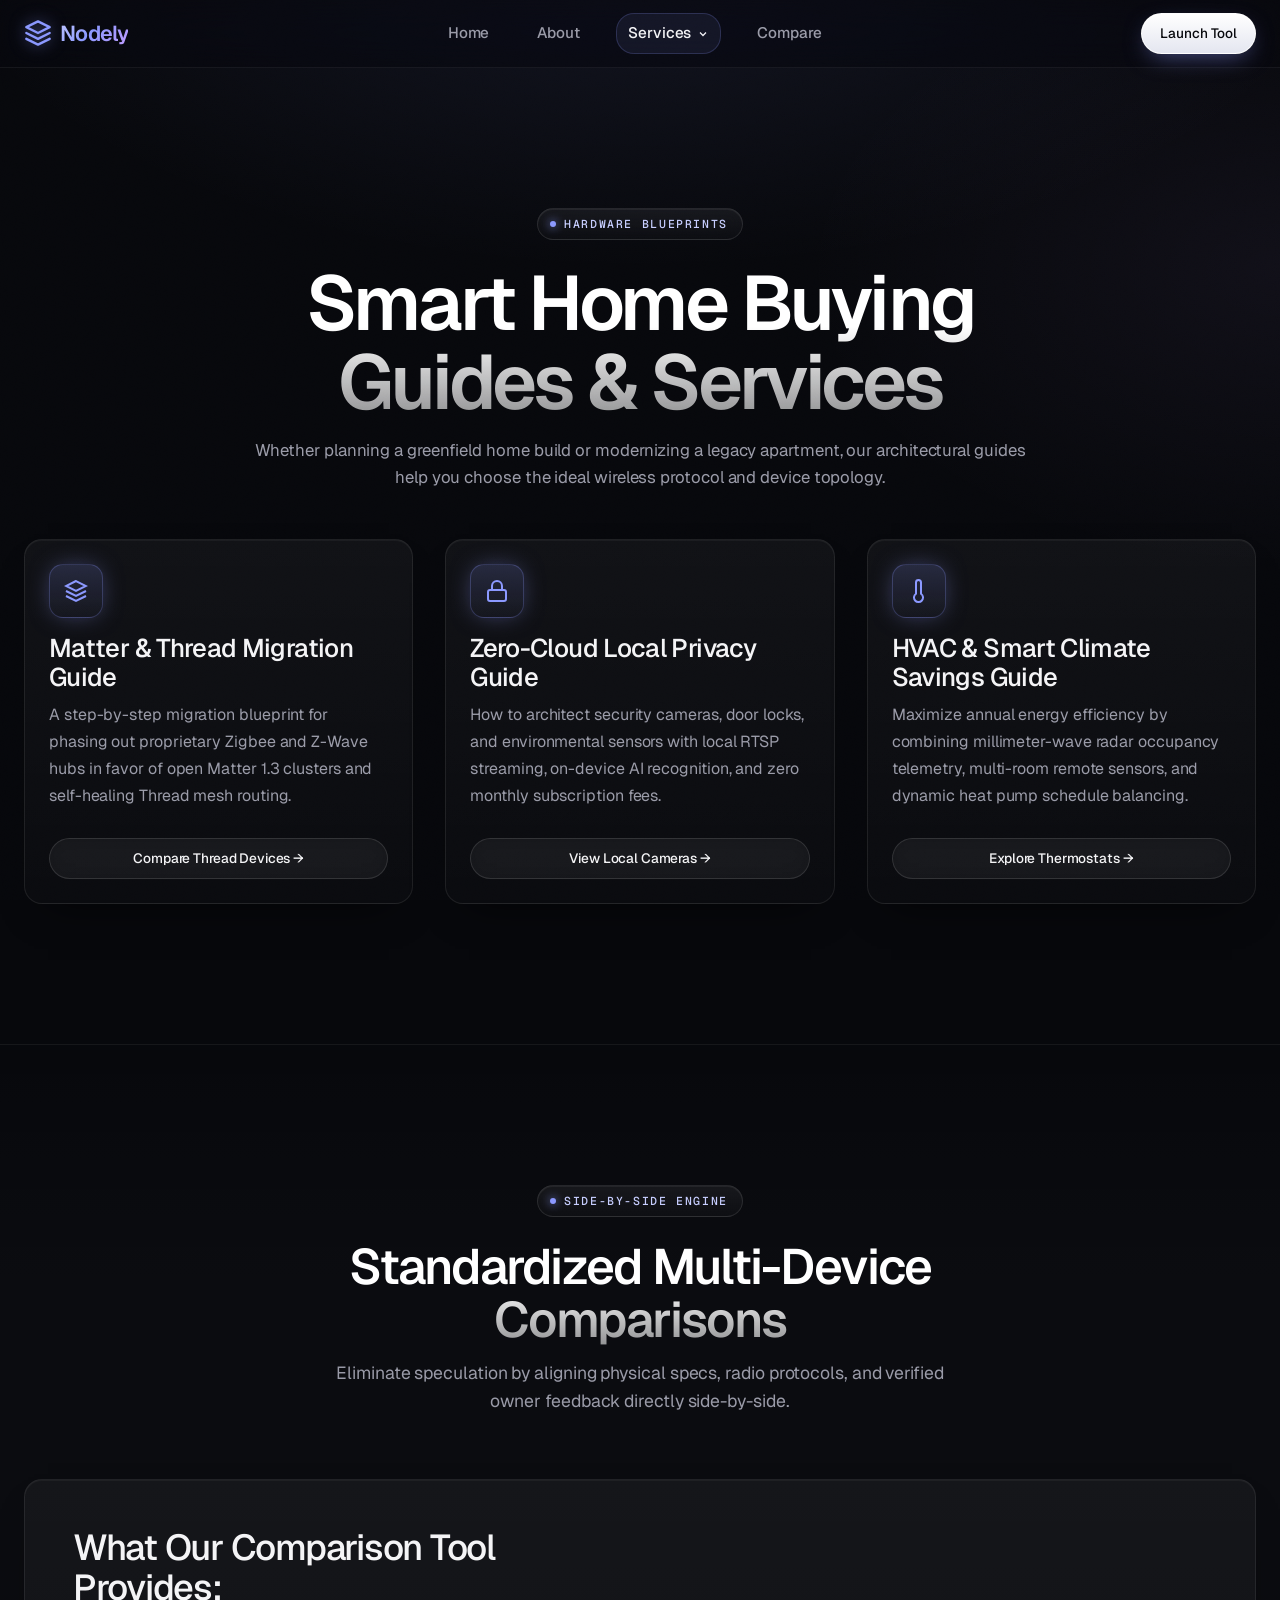
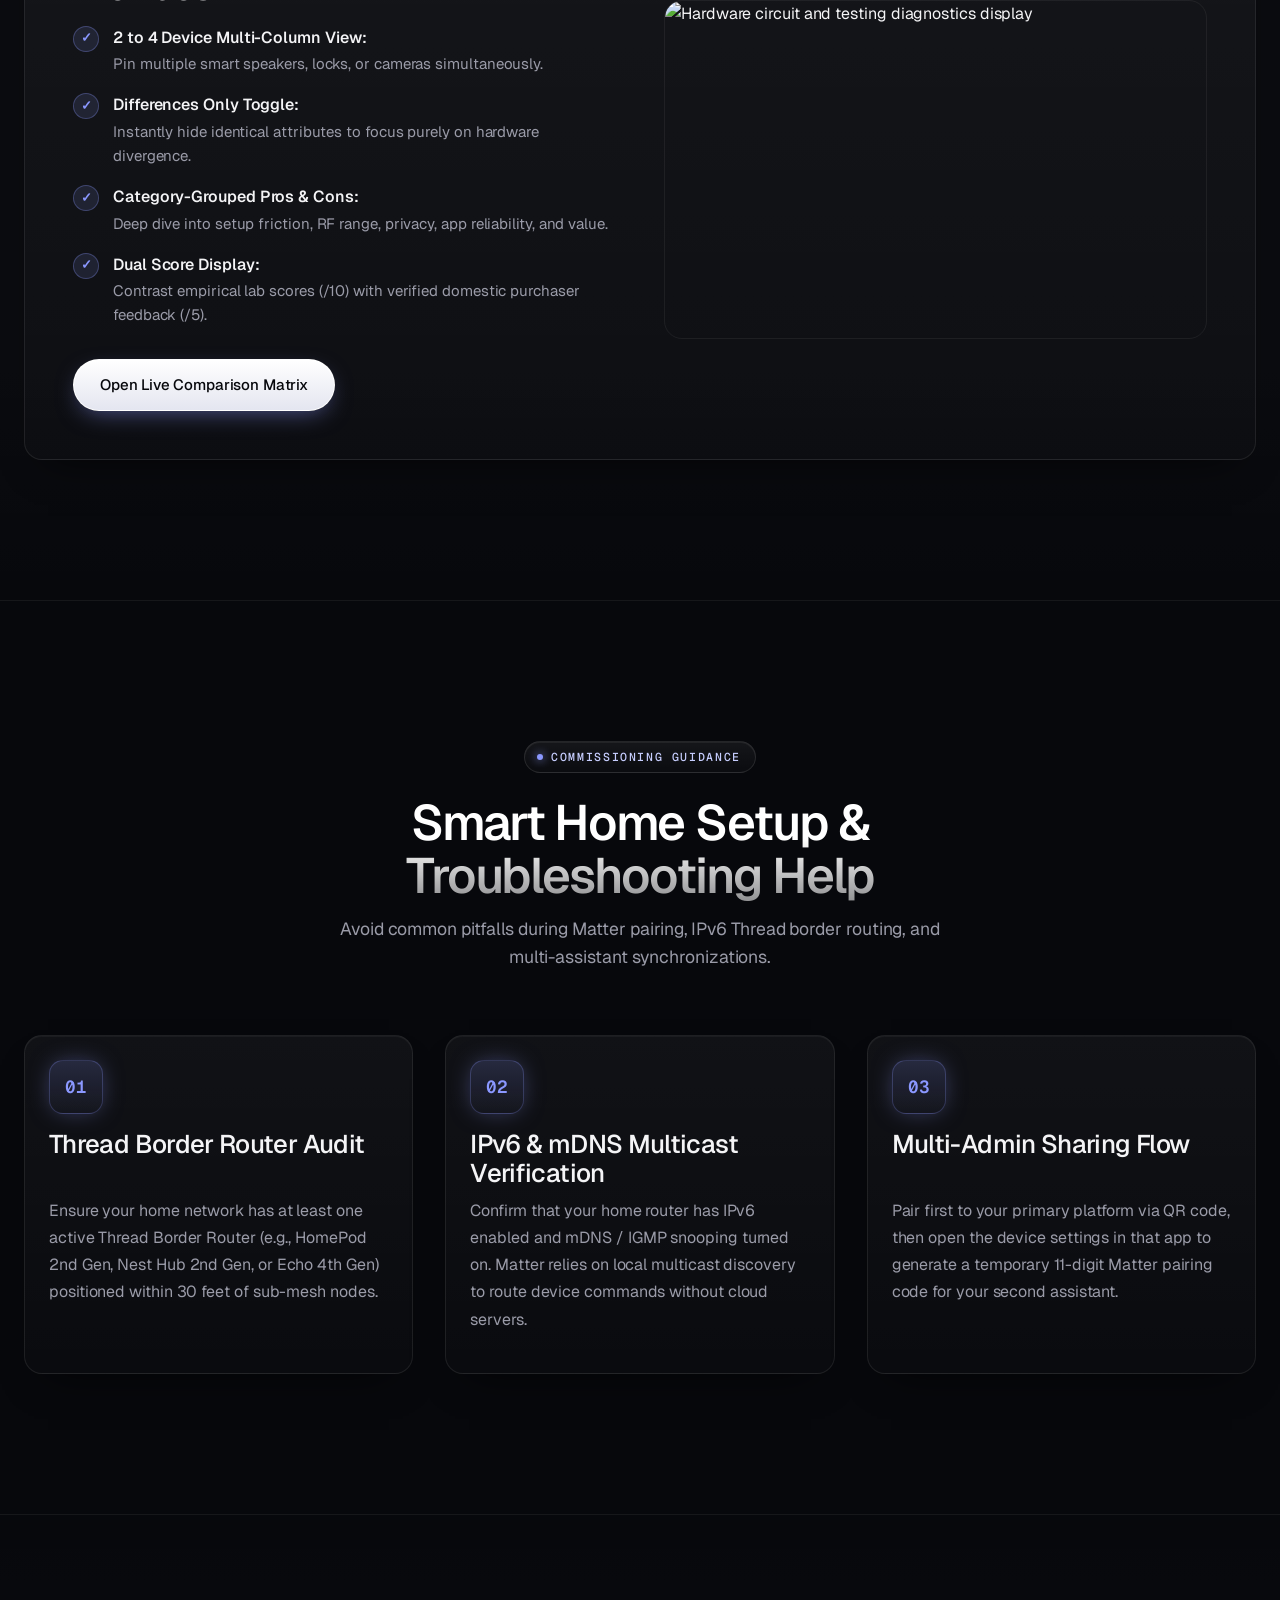
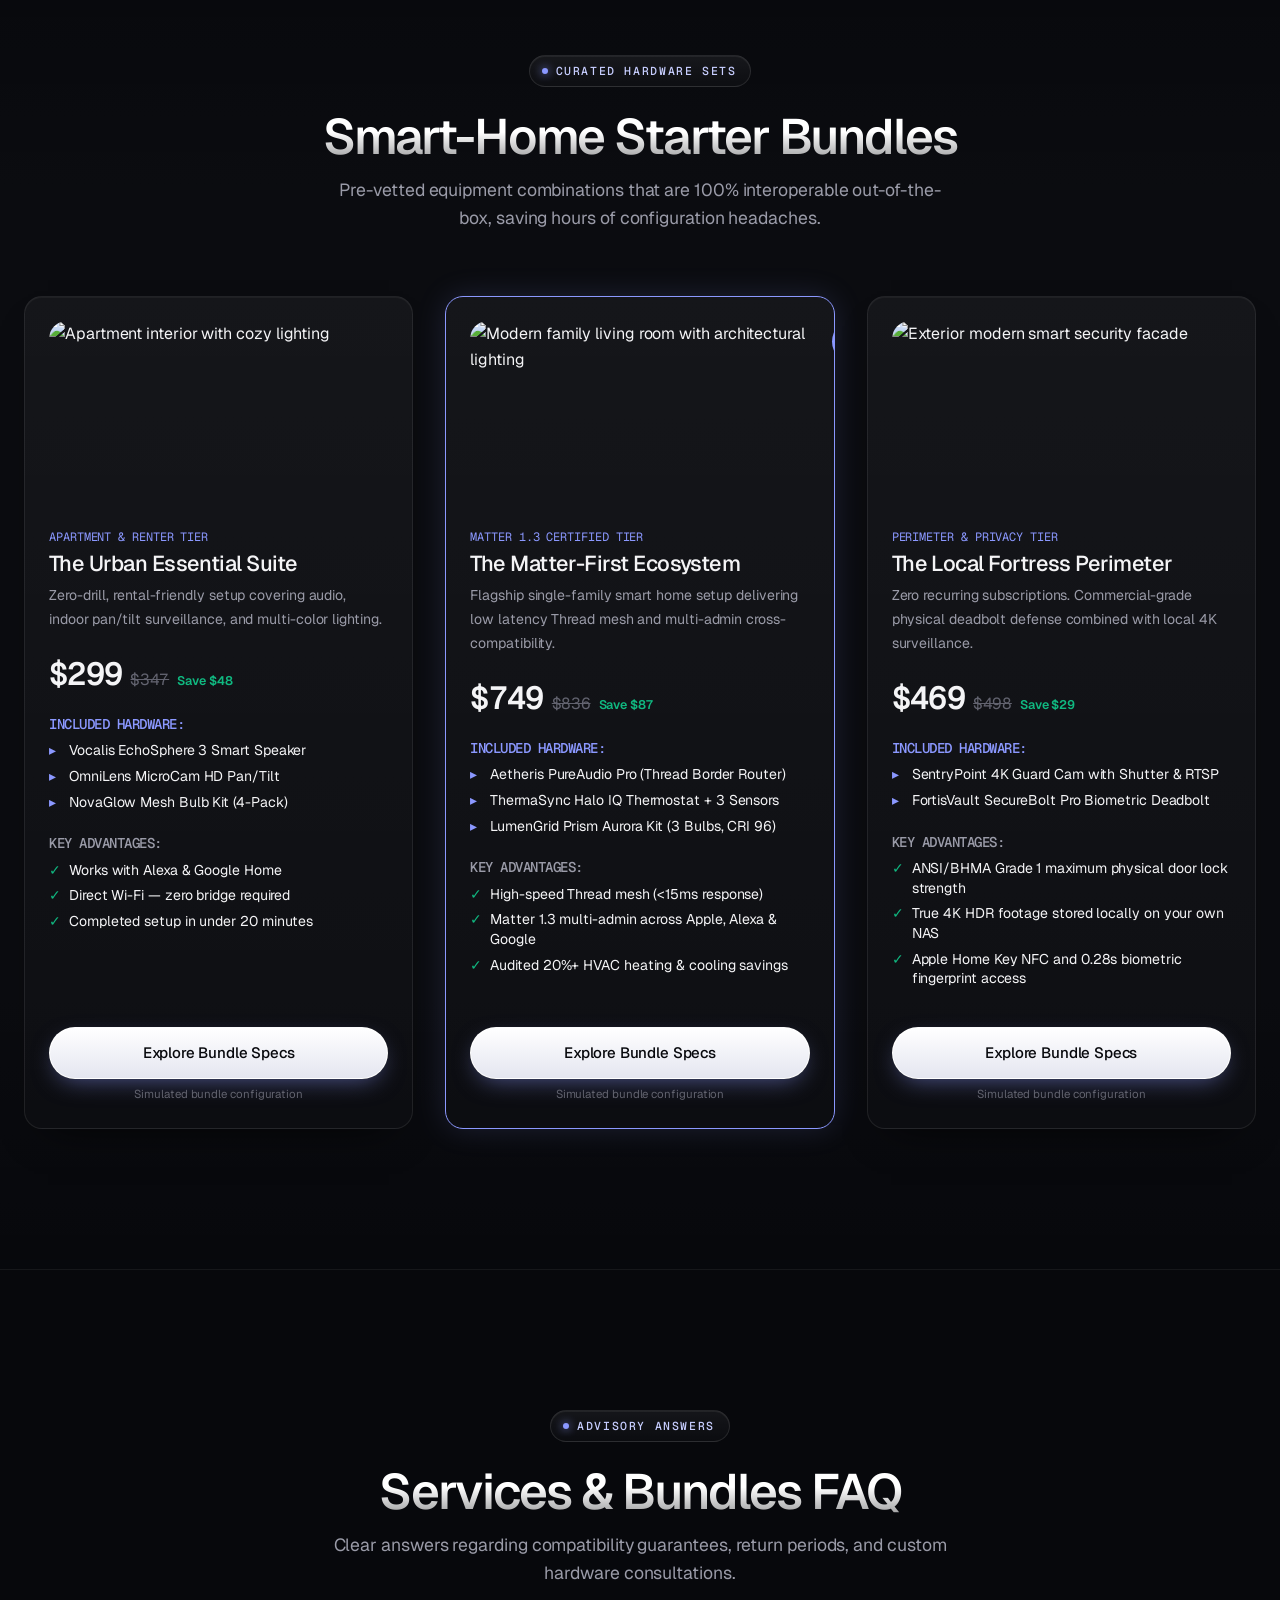
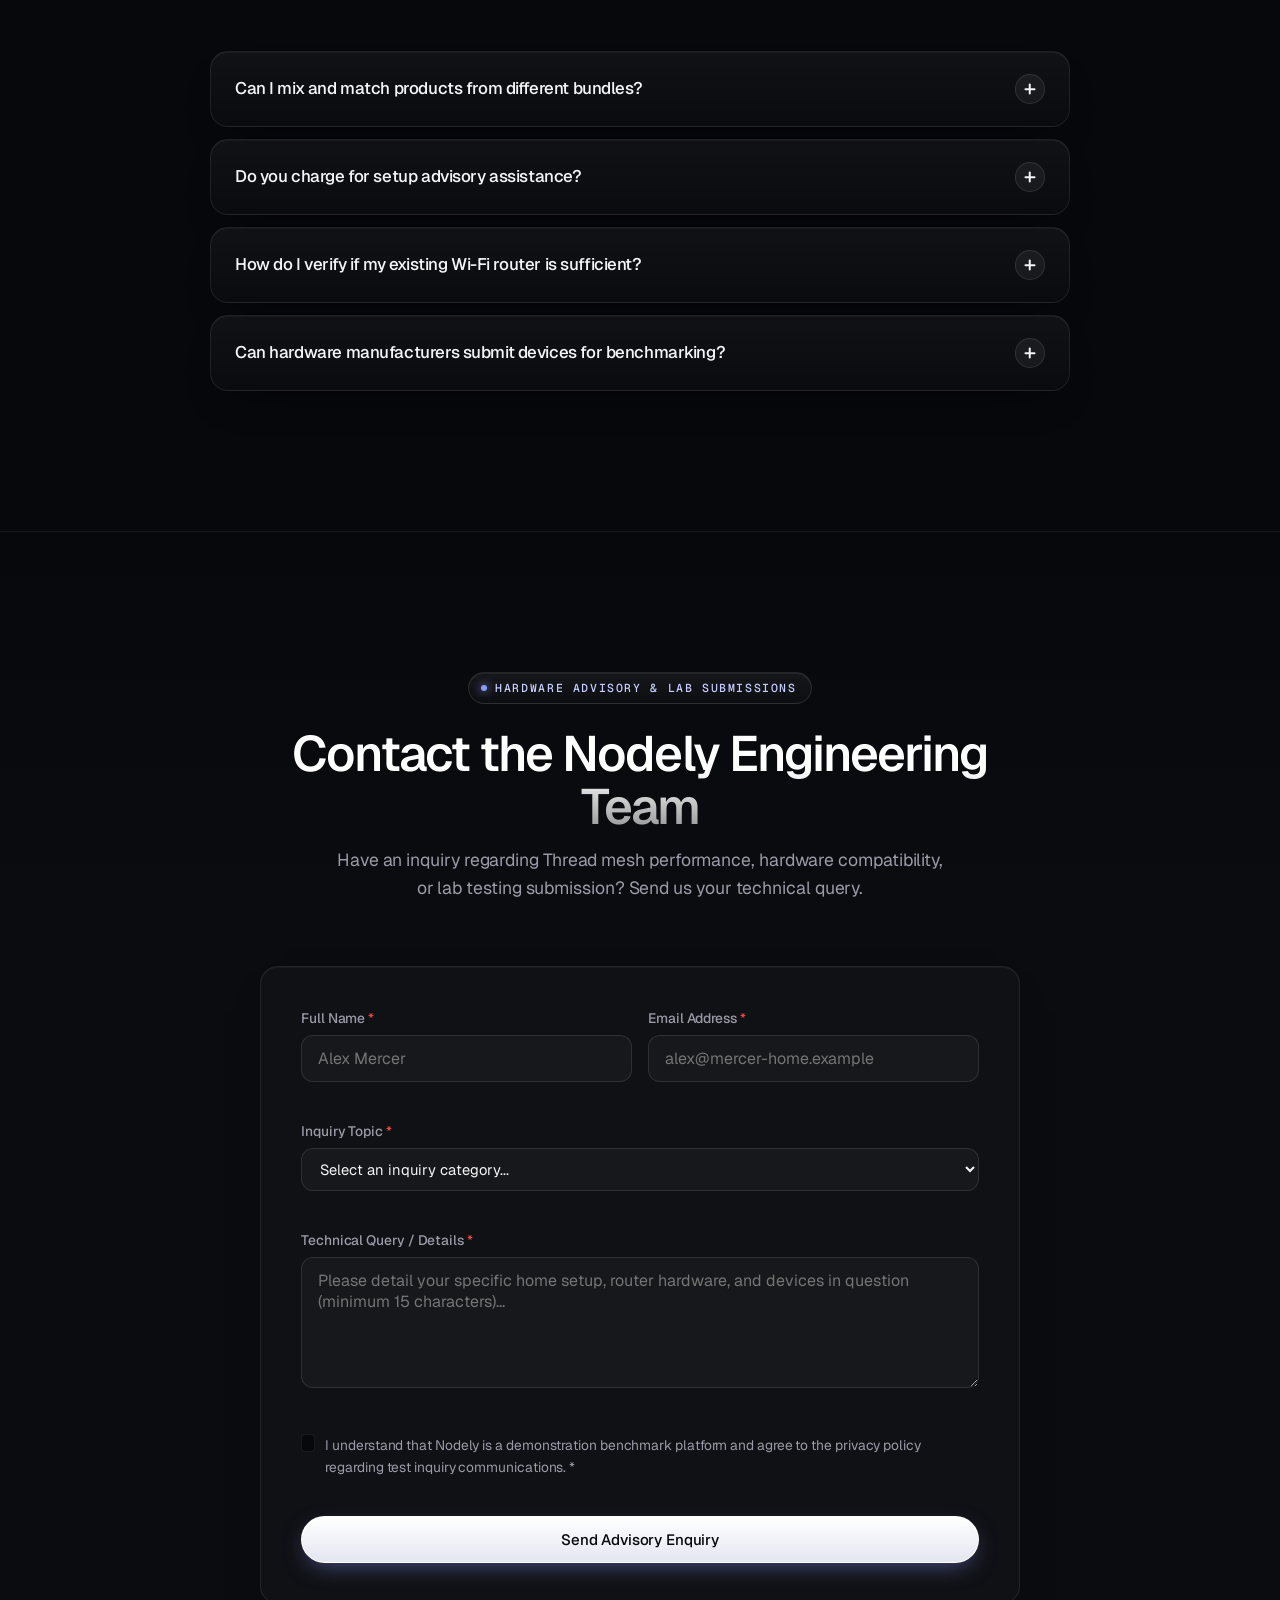
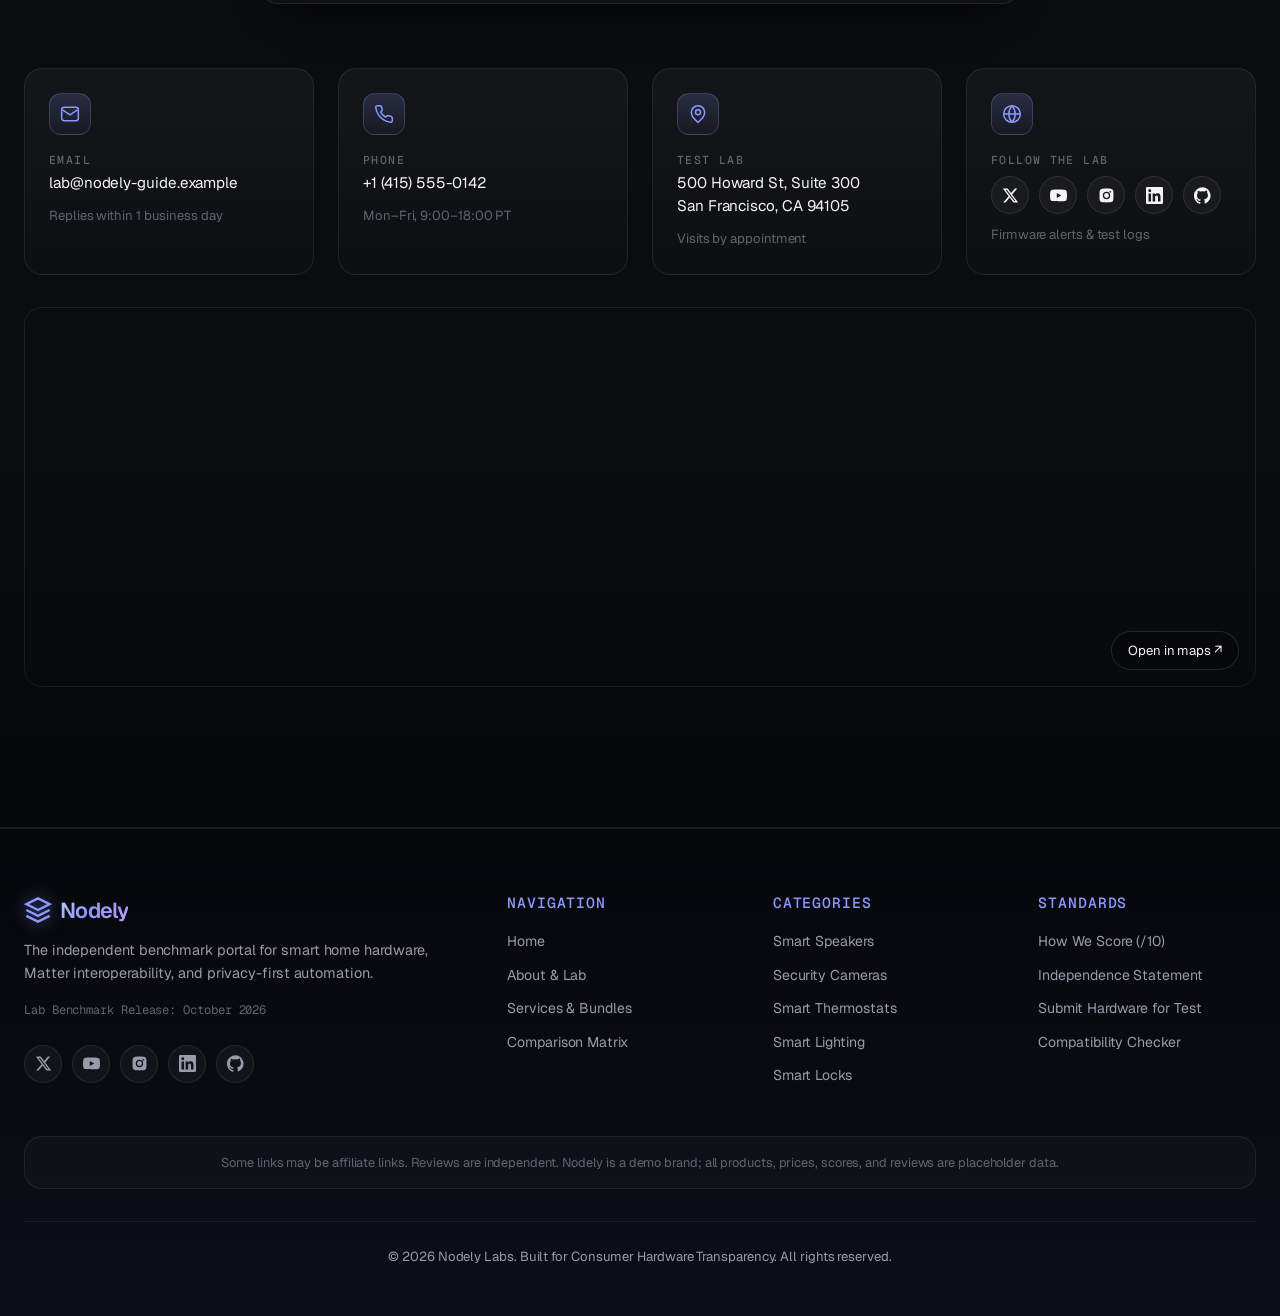
==== commit c3a7c421: "1 DOC" ====
--- a/services.html
+++ b/services.html
@@ -167,14 +167,14 @@
           <p class="section-subtext">Eliminate speculation by aligning physical specs, radio protocols, and verified owner feedback directly side-by-side.</p>
         </header>
 
-        <div style="background: var(--color-secondary); border: 1px solid var(--border-card); border-radius: var(--radius); padding: 40px; display: grid; grid-template-columns: 1fr 1fr; gap: 40px; align-items: center;" class="reveal-on-scroll">
+        <div class="split-feature reveal-on-scroll">
           <div>
-            <h3 style="font-size: 1.5rem; margin-bottom: 16px;">What Our Comparison Tool Provides:</h3>
-            <ul style="list-style: none; display: flex; flex-direction: column; gap: 12px; font-size: 0.94rem; color: var(--text-muted); margin-bottom: 24px;">
-              <li style="display: flex; gap: 10px;"><span style="color: var(--color-accent); font-weight: bold;">✓</span> <strong>2 to 4 Device Multi-Column View:</strong> Pin multiple smart speakers, locks, or cameras simultaneously.</li>
-              <li style="display: flex; gap: 10px;"><span style="color: var(--color-accent); font-weight: bold;">✓</span> <strong>Differences Only Toggle:</strong> Instantly hide identical attributes to focus purely on hardware divergence.</li>
-              <li style="display: flex; gap: 10px;"><span style="color: var(--color-accent); font-weight: bold;">✓</span> <strong>Category-Grouped Pros &amp; Cons:</strong> Deep dive into setup friction, RF range, privacy, app reliability, and value.</li>
-              <li style="display: flex; gap: 10px;"><span style="color: var(--color-accent); font-weight: bold;">✓</span> <strong>Dual Score Display:</strong> Contrast empirical lab scores (/10) with verified domestic purchaser feedback (/5).</li>
+            <h3 class="split-title">What Our Comparison Tool Provides:</h3>
+            <ul class="feature-check-list">
+              <li><span class="check" aria-hidden="true">✓</span><div><strong>2 to 4 Device Multi-Column View:</strong><span>Pin multiple smart speakers, locks, or cameras simultaneously.</span></div></li>
+              <li><span class="check" aria-hidden="true">✓</span><div><strong>Differences Only Toggle:</strong><span>Instantly hide identical attributes to focus purely on hardware divergence.</span></div></li>
+              <li><span class="check" aria-hidden="true">✓</span><div><strong>Category-Grouped Pros &amp; Cons:</strong><span>Deep dive into setup friction, RF range, privacy, app reliability, and value.</span></div></li>
+              <li><span class="check" aria-hidden="true">✓</span><div><strong>Dual Score Display:</strong><span>Contrast empirical lab scores (/10) with verified domestic purchaser feedback (/5).</span></div></li>
             </ul>
             <a href="compare.html" class="btn btn-primary">Open Live Comparison Matrix</a>
           </div>
--- a/assets/css/style.css
+++ b/assets/css/style.css
@@ -3331,3 +3331,85 @@
   background-clip: text;
   -webkit-text-fill-color: transparent;
 }
+
+/* Native dropdown option lists: dark, readable */
+select, .select-input, .form-control { color-scheme: dark; }
+select option, select optgroup {
+  background-color: #12131A;
+  color: var(--text-main);
+}
+select option:checked { background-color: #2A2F55; color: #fff; }
+select option[value=""] { color: var(--text-muted); }
+
+/* Split feature panels (About "Why Empirical Testing", Services "Comparison Tool") */
+.split-feature {
+  display: grid;
+  grid-template-columns: 1fr 1fr;
+  gap: var(--space-2xl);
+  align-items: center;
+  padding: clamp(24px, 4vw, 48px);
+  border-radius: var(--radius);
+  background: linear-gradient(180deg, rgba(255, 255, 255, 0.045), rgba(255, 255, 255, 0.015));
+  border: 1px solid rgba(255, 255, 255, 0.08);
+  box-shadow: var(--shadow);
+}
+.split-feature > * { min-width: 0; }
+.split-feature img { width: 100%; height: auto; }
+.split-title {
+  font-size: clamp(1.6rem, 3vw, 2.25rem);
+  line-height: 1.12;
+  letter-spacing: -0.035em;
+  margin-bottom: var(--space-md);
+}
+.feature-check-list {
+  list-style: none;
+  display: flex;
+  flex-direction: column;
+  gap: var(--space-md);
+  margin-bottom: var(--space-xl);
+}
+.feature-check-list li { display: flex; align-items: flex-start; gap: 14px; }
+.feature-check-list .check {
+  flex-shrink: 0;
+  width: 26px; height: 26px; margin-top: 1px;
+  display: inline-flex; align-items: center; justify-content: center;
+  border-radius: 50%;
+  font-size: 0.8rem; font-weight: 700;
+  color: var(--color-accent);
+  background: rgba(139, 152, 255, 0.12);
+  border: 1px solid rgba(139, 152, 255, 0.3);
+}
+.feature-check-list strong { display: block; color: var(--text-main); font-weight: 560; margin-bottom: 2px; }
+.feature-check-list li span:not(.check) { display: block; color: var(--text-muted); font-size: 0.94rem; line-height: 1.6; }
+@media (max-width: 900px) {
+  .split-feature { grid-template-columns: 1fr; gap: var(--space-xl); }
+  .split-feature > div:has(> img) { order: -1; }
+}
+@media (max-width: 600px) {
+  .split-feature .btn { width: 100%; white-space: normal; }
+}
+
+/* Back to top */
+.back-to-top {
+  position: fixed;
+  right: clamp(16px, 3vw, 32px);
+  bottom: clamp(16px, 3vw, 32px);
+  z-index: 900;
+  width: 48px; height: 48px;
+  display: inline-flex; align-items: center; justify-content: center;
+  border-radius: 50%;
+  border: 1px solid rgba(255, 255, 255, 0.14);
+  background: rgba(14, 15, 22, 0.75);
+  backdrop-filter: blur(14px);
+  -webkit-backdrop-filter: blur(14px);
+  color: var(--text-main);
+  cursor: pointer;
+  box-shadow: 0 12px 30px -10px rgba(0, 0, 0, 0.8);
+  opacity: 0;
+  visibility: hidden;
+  transform: translateY(12px);
+  transition: opacity 0.35s ease, transform 0.35s cubic-bezier(0.16, 1, 0.3, 1), visibility 0.35s, background 0.3s ease;
+}
+.back-to-top.is-visible { opacity: 1; visibility: visible; transform: none; }
+.back-to-top:hover { background: var(--gradient-accent); color: #07080C; border-color: transparent; box-shadow: 0 12px 30px -8px rgba(139, 152, 255, 0.7); }
+.back-to-top:focus-visible { outline: 2px solid var(--color-accent); outline-offset: 3px; }
